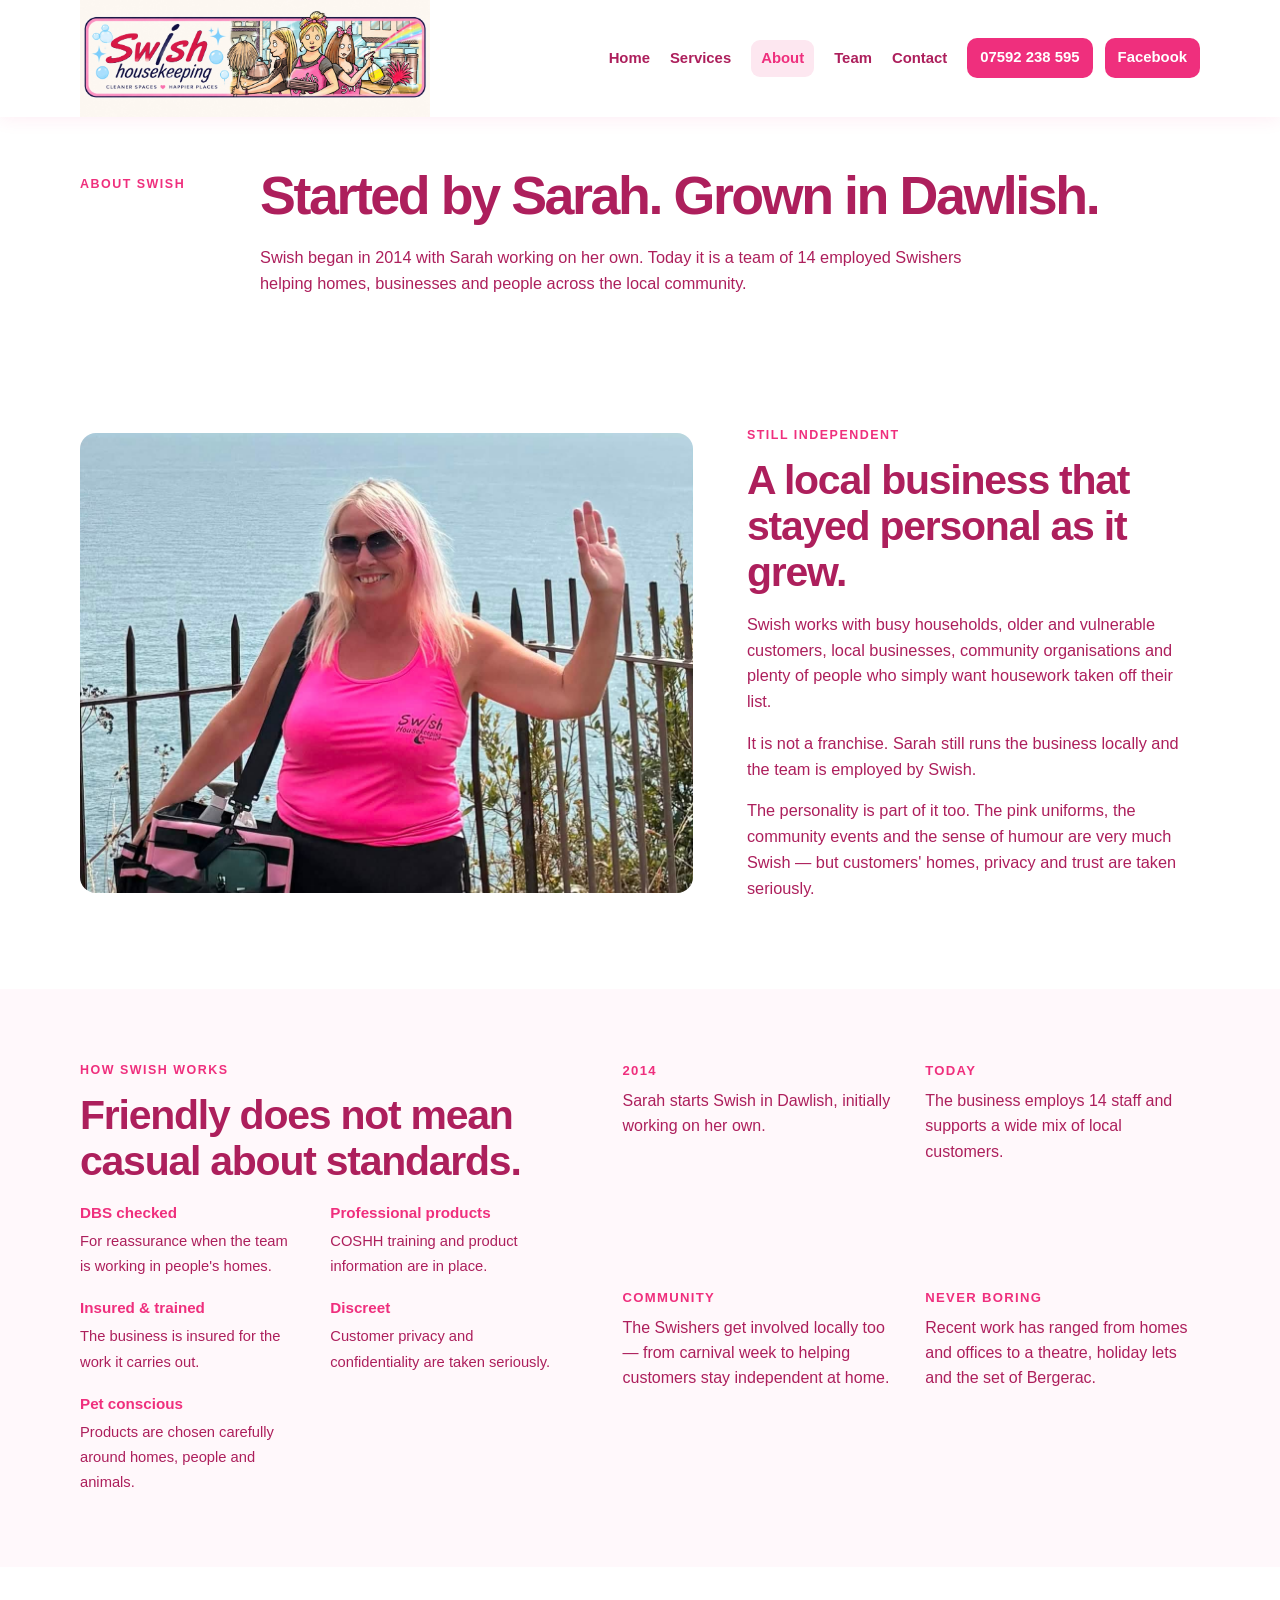
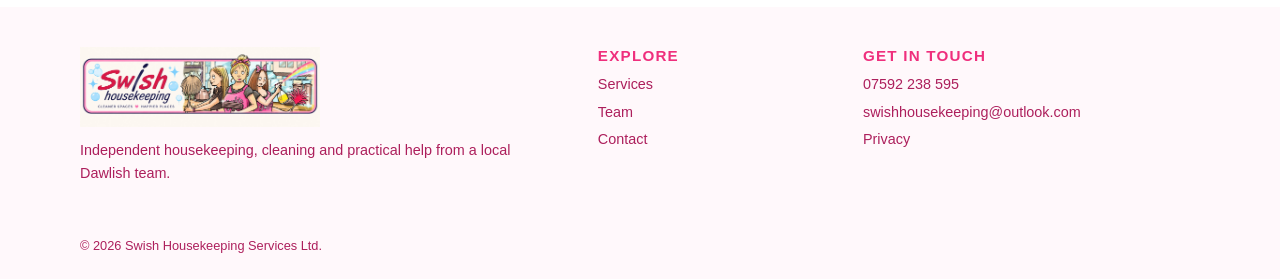
==== about.html @ d5656a4c "Add files via upload" ====
<!doctype html><html lang="en-GB"><head><meta charset="utf-8"><meta name="viewport" content="width=device-width,initial-scale=1"><title>About | Swish Housekeeping</title><meta name="description" content="The story behind Swish Housekeeping, an independent Dawlish business founded by Sarah in 2014."><link rel="stylesheet" href="assets/css/styles.css?v=22"></head><body><a class="skip-link" href="#main">Skip to main content</a><header class="site-header"><div class="container nav-wrap"><a class="brand-mark" href="index.html"><img src="assets/images/swish-header-logo.jpg" alt="Swish Housekeeping"></a><button class="nav-toggle" type="button" aria-controls="main-menu" aria-expanded="false">Menu</button><nav class="nav-links" id="main-menu"><a href="index.html">Home</a><a href="services.html">Services</a><a aria-current="page" href="about.html">About</a><a href="team.html">Team</a><a href="contact.html">Contact</a><a class="call" href="tel:07592238595">07592 238 595</a><a class="facebook-nav" href="https://www.facebook.com/profile.php?id=100063572981256" target="_blank" rel="noopener" aria-label="Swish Housekeeping on Facebook" title="Facebook">Facebook</a></nav></div></header><main id="main">
<section class="page-intro"><div class="container"><span class="eyebrow editable">About Swish</span><div><h1 class="editable">Started by Sarah. Grown in Dawlish.</h1><p class="editable">Swish began in 2014 with Sarah working on her own. Today it is a team of 14 employed Swishers helping homes, businesses and people across the local community.</p></div></div></section>
<section class="section"><div class="container about-story"><div><img src="assets/images/team-seafront.png" alt="Sarah from Swish Housekeeping by the seafront"></div><div class="about-copy"><span class="eyebrow editable">Still independent</span><h2 class="editable">A local business that stayed personal as it grew.</h2><p class="editable">Swish works with busy households, older and vulnerable customers, local businesses, community organisations and plenty of people who simply want housework taken off their list.</p><p class="editable">It is not a franchise. Sarah still runs the business locally and the team is employed by Swish.</p><p class="editable">The personality is part of it too. The pink uniforms, the community events and the sense of humour are very much Swish — but customers' homes, privacy and trust are taken seriously.</p></div></div></section>
<section class="section soft"><div class="container standards-wrap"><div><span class="eyebrow editable">How Swish works</span><h2 class="editable">Friendly does not mean casual about standards.</h2><div class="standards-list"><div class="standard"><strong class="editable">DBS checked</strong><span class="editable">For reassurance when the team is working in people's homes.</span></div><div class="standard"><strong class="editable">Professional products</strong><span class="editable">COSHH training and product information are in place.</span></div><div class="standard"><strong class="editable">Insured & trained</strong><span class="editable">The business is insured for the work it carries out.</span></div><div class="standard"><strong class="editable">Discreet</strong><span class="editable">Customer privacy and confidentiality are taken seriously.</span></div><div class="standard"><strong class="editable">Pet conscious</strong><span class="editable">Products are chosen carefully around homes, people and animals.</span></div></div></div><div class="story-notes"><div class="story-note"><strong>2014</strong><p class="editable">Sarah starts Swish in Dawlish, initially working on her own.</p></div><div class="story-note"><strong>Today</strong><p class="editable">The business employs 14 staff and supports a wide mix of local customers.</p></div><div class="story-note"><strong>Community</strong><p class="editable">The Swishers get involved locally too — from carnival week to helping customers stay independent at home.</p></div><div class="story-note"><strong>Never boring</strong><p class="editable">Recent work has ranged from homes and offices to a theatre, holiday lets and the set of Bergerac.</p></div></div></div></section>
</main><footer class="footer"><div class="container"><div class="footer-grid"><div><img class="footer-logo" src="assets/images/swish-header-logo.jpg" alt="Swish Housekeeping"><p>Independent housekeeping, cleaning and practical help from a local Dawlish team.</p></div><div><h2>Explore</h2><a href="services.html">Services</a><a href="team.html">Team</a><a href="contact.html">Contact</a></div><div><h2>Get in touch</h2><a href="tel:07592238595">07592 238 595</a><a href="mailto:swishhousekeeping@outlook.com">swishhousekeeping@outlook.com</a><a href="privacy.html">Privacy</a></div></div><div class="subfooter">© <span class="year"></span> Swish Housekeeping Services Ltd.</div></div></footer><script src="assets/js/main.js"></script></body></html>
---- assets/css/styles.css ----
:root{
  --pink:#ef2f7d;
  --pink-deep:#ad1f5c;
  --pink-soft:#fde7f0;
  --pink-wash:#fff8fb;
  --white:#fff;
}
*{box-sizing:border-box}
html{scroll-behavior:smooth}
body{margin:0;background:#fff;color:var(--pink-deep);font-family:Arial,Helvetica,sans-serif;font-size:16px;line-height:1.58}
img{display:block;max-width:100%}
a{color:inherit}
button,input,select,textarea{font:inherit}
.container{width:min(1120px,calc(100% - 36px));margin:auto}
.skip-link{position:absolute;left:-9999px;top:0;background:#fff;color:var(--pink-deep);padding:.7rem 1rem;z-index:999}.skip-link:focus{left:1rem;top:1rem}

/* Header — deliberately simple and local rather than app-like */
.site-header{background:#fff;border-bottom:3px solid var(--pink)}
.nav-wrap{min-height:96px;display:flex;align-items:center;gap:34px}
.brand-mark{width:350px;max-width:36vw;flex:none}
.brand-mark img{width:100%;height:auto}
.nav-toggle{display:none;margin-left:auto;background:#fff;color:var(--pink-deep);border:2px solid var(--pink);padding:8px 11px;font-weight:700}
.nav-links{margin-left:auto;display:flex;align-items:center;gap:20px}
.nav-links a{font-size:.93rem;font-weight:700;text-decoration:none;padding:7px 0;position:relative}
.nav-links a:not(.call)::after{content:"";position:absolute;left:0;right:100%;bottom:0;height:2px;background:var(--pink);transition:right .18s ease}
.nav-links a:hover::after,.nav-links a[aria-current="page"]::after{right:0}
.nav-links .call{border-left:2px solid var(--pink);padding-left:20px;color:var(--pink)}

/* Shared type */
h1,h2,h3,p{margin-top:0}
h1,h2,h3{line-height:1.12;color:var(--pink-deep)}
h1{font-size:clamp(2.45rem,5vw,5.4rem);letter-spacing:-.045em;margin-bottom:20px}
h2{font-size:clamp(1.8rem,3.2vw,3.2rem);letter-spacing:-.03em;margin-bottom:16px}
h3{font-size:1.08rem;margin-bottom:6px}
p{margin-bottom:1rem}
.eyebrow{display:block;color:var(--pink);font-size:.78rem;font-weight:800;letter-spacing:.12em;text-transform:uppercase;margin-bottom:12px}
.text-link{display:inline-block;color:var(--pink);font-weight:800;text-decoration:none;border-bottom:2px solid var(--pink);padding-bottom:2px}
.text-link:hover{color:var(--pink-deep);border-color:var(--pink-deep)}
.button{display:inline-block;background:var(--pink);color:#fff;text-decoration:none;border:2px solid var(--pink);padding:11px 18px;font-weight:800;border-radius:0;box-shadow:none;cursor:pointer}
.button:hover{background:var(--pink-deep);border-color:var(--pink-deep)}
.button.alt{background:#fff;color:var(--pink);border-color:var(--pink)}
.actions{display:flex;flex-wrap:wrap;gap:12px;margin-top:22px}
.section{padding:72px 0}
.section.soft{background:var(--pink-wash)}
.section-rule{border-top:3px solid var(--pink)}

/* Homepage */
.hero{padding:68px 0 58px}
.hero-grid{display:grid;grid-template-columns:minmax(0,1.05fr) minmax(380px,.95fr);gap:62px;align-items:center}
.hero-copy{max-width:650px;font-size:1.05rem}
.hero-photo-wrap{position:relative;padding:0 0 28px 30px}
.hero-photo-wrap::before{content:"";position:absolute;left:0;bottom:0;width:76%;height:72%;background:var(--pink-soft);z-index:0}
.hero-photo{position:relative;z-index:1;width:100%;aspect-ratio:4/5;object-fit:cover;object-position:center 30%}
.hero-note{position:absolute;right:-14px;bottom:2px;z-index:2;background:#fff;color:var(--pink);border-bottom:4px solid var(--pink);padding:12px 14px;font-size:.83rem;font-weight:800;max-width:210px;transform:rotate(-1deg)}

.intro-line{padding:22px 0;border-top:1px solid var(--pink-soft);border-bottom:1px solid var(--pink-soft)}
.intro-line-inner{display:flex;gap:28px;justify-content:space-between;align-items:center}
.intro-line strong{font-size:1.05rem;color:var(--pink)}
.intro-line span{font-size:.9rem}

.home-services{display:grid;grid-template-columns:.78fr 1.22fr;gap:72px;align-items:start}
.home-services-list{border-top:3px solid var(--pink)}
.home-service{display:grid;grid-template-columns:150px 1fr;gap:18px;padding:18px 0;border-bottom:1px solid var(--pink-soft)}
.home-service h3{color:var(--pink);font-size:1rem}
.home-service p{margin:0;font-size:.95rem}

.personality-band{padding:0 0 72px}
.personality-grid{display:grid;grid-template-columns:1.15fr .85fr;gap:22px;align-items:stretch}
.personality-main img{width:100%;height:100%;min-height:520px;object-fit:cover;object-position:center 28%}
.personality-copy{background:var(--pink);color:#fff;padding:44px;display:flex;flex-direction:column;justify-content:center}
.personality-copy h2,.personality-copy p,.personality-copy .eyebrow{color:#fff}
.personality-copy .text-link{color:#fff;border-color:#fff;align-self:flex-start}

.recent-wrap{display:grid;grid-template-columns:1fr 1.4fr;gap:64px}
.recent-list{border-top:3px solid var(--pink)}
.recent-item{display:grid;grid-template-columns:105px 1fr;gap:20px;padding:20px 0;border-bottom:1px solid var(--pink-soft)}
.recent-item time{font-size:.75rem;text-transform:uppercase;letter-spacing:.08em;color:var(--pink);font-weight:800}
.recent-item p{margin:0;font-size:.94rem}

.video-feature{display:grid;grid-template-columns:1fr 1fr;gap:54px;align-items:center}
.video-frame{max-width:360px;margin-left:auto}
.video-frame iframe{display:block;width:100%;aspect-ratio:9/16;border:0}

.home-photos{display:grid;grid-template-columns:1.2fr .8fr .8fr;gap:12px;align-items:stretch}
.home-photos figure{margin:0;overflow:hidden}
.home-photos img{width:100%;height:360px;object-fit:cover;object-position:center 24%}
.home-photos figure:first-child img{height:100%;min-height:360px}
.home-photos-copy{margin-top:22px;display:flex;justify-content:space-between;align-items:center;gap:24px}
.home-photos-copy p{margin:0;max-width:640px}

.home-contact{padding:62px 0;border-top:3px solid var(--pink)}
.home-contact-inner{display:grid;grid-template-columns:1fr auto;gap:40px;align-items:end}
.home-contact h2{max-width:760px;margin-bottom:8px}
.home-contact-links{display:flex;flex-direction:column;gap:4px;text-align:right;font-weight:800}
.home-contact-links a{text-decoration:none;color:var(--pink)}

/* Inner pages: editorial, not boxed */
.page-intro{padding:66px 0 34px}
.page-intro .container{display:grid;grid-template-columns:190px 1fr;gap:48px}
.page-intro .eyebrow{margin-top:10px}
.page-intro h1{font-size:clamp(2.6rem,5vw,5rem);max-width:900px}
.page-intro p{font-size:1.02rem;max-width:720px}

.services-layout{display:grid;grid-template-columns:1fr 1fr;gap:70px}
.service-group{border-top:3px solid var(--pink);padding-top:16px}
.service-row{display:grid;grid-template-columns:165px 1fr;gap:18px;padding:18px 0;border-bottom:1px solid var(--pink-soft)}
.service-row h3{font-size:1rem;color:var(--pink)}
.service-row p{margin:0;font-size:.94rem}
.companion-story{display:grid;grid-template-columns:.9fr 1.1fr;gap:60px;align-items:center}
.companion-story img{width:100%;height:520px;object-fit:cover;object-position:center 24%}
.companion-copy{border-left:4px solid var(--pink);padding-left:26px}
.companion-copy ul{padding-left:1.1rem;margin-bottom:0}
.companion-copy li{margin:.45rem 0}

.about-story{display:grid;grid-template-columns:1.15fr .85fr;gap:68px;align-items:start}
.about-story img{width:100%;height:560px;object-fit:cover;object-position:center 25%}
.about-copy{padding-top:18px}
.about-copy p{font-size:1.02rem}
.standards-wrap{display:grid;grid-template-columns:.9fr 1.1fr;gap:70px}
.standards-list{border-top:3px solid var(--pink)}
.standard{padding:15px 0;border-bottom:1px solid var(--pink-soft)}
.standard strong{display:block;color:var(--pink);font-size:.95rem;margin-bottom:3px}
.standard span{font-size:.92rem}
.story-notes{display:grid;gap:28px}
.story-note{border-left:4px solid var(--pink);padding-left:20px}
.story-note strong{display:block;color:var(--pink);font-size:.78rem;text-transform:uppercase;letter-spacing:.1em;margin-bottom:6px}

.team-lead{display:grid;grid-template-columns:1fr .72fr;gap:70px;align-items:end;padding-bottom:36px}
.team-lead-photo img{width:100%;height:430px;object-fit:cover;object-position:center 20%}
.team-grid{display:grid;grid-template-columns:repeat(3,minmax(0,1fr));gap:34px 24px}
.team-person{margin:0}
.team-person img{width:100%;aspect-ratio:4/5;object-fit:cover;object-position:center 18%}
.team-person figcaption{padding-top:9px;font-size:.96rem;font-weight:800;color:var(--pink)}
.team-person:nth-child(3n+2){padding-top:36px}
.team-join{display:grid;grid-template-columns:1fr 1fr;gap:54px;align-items:center;border-top:3px solid var(--pink);padding-top:30px}
.team-join img{width:100%;height:400px;object-fit:cover;object-position:center 24%}

.contact-main{display:grid;grid-template-columns:.85fr 1.15fr;gap:80px;align-items:start}
.contact-details{border-top:3px solid var(--pink);padding-top:18px}
.contact-details h2{font-size:1.35rem;margin-bottom:5px}
.contact-details a{display:block;color:var(--pink);font-weight:800;text-decoration:none;font-size:1.05rem;margin-bottom:20px}
.contact-details p{font-size:.94rem}
.form-wrap{border-left:4px solid var(--pink);padding-left:30px}
.form{display:grid;gap:14px}.form label{display:grid;gap:6px;font-weight:700;font-size:.9rem}.form input,.form select,.form textarea{width:100%;border:0;border-bottom:2px solid var(--pink-soft);padding:11px 2px;color:var(--pink-deep);background:#fff;border-radius:0}.form input:focus,.form select:focus,.form textarea:focus{outline:none;border-color:var(--pink)}.form textarea{min-height:130px;resize:vertical}.form-note{font-size:.82rem}

.legal{max-width:820px}.legal h2{font-size:1.5rem;margin-top:28px}

/* Footer */
.footer{border-top:3px solid var(--pink);padding:40px 0 22px;margin-top:40px;background:#fff}
.footer-grid{display:grid;grid-template-columns:1.4fr .65fr 1fr;gap:46px}
.footer-logo{width:240px;margin-bottom:12px}
.footer p,.footer a{font-size:.9rem}.footer a{display:block;text-decoration:none;margin:5px 0}.footer h2{font-size:.95rem;color:var(--pink);margin-bottom:9px;text-transform:uppercase;letter-spacing:.08em}.subfooter{margin-top:28px;padding-top:16px;border-top:1px solid var(--pink-soft);font-size:.8rem}

@media(max-width:900px){
  .nav-wrap{min-height:82px}.brand-mark{width:270px;max-width:58vw}.nav-toggle{display:block}.nav-links{display:none;position:absolute;top:82px;left:18px;right:18px;background:#fff;border:2px solid var(--pink);padding:12px;flex-direction:column;align-items:stretch;gap:0;z-index:30}.nav-links.open{display:flex}.nav-links a{padding:10px;text-align:center}.nav-links .call{border-left:0;border-top:1px solid var(--pink-soft);padding-left:10px}
  .hero-grid,.home-services,.personality-grid,.recent-wrap,.video-feature,.services-layout,.companion-story,.about-story,.standards-wrap,.team-lead,.team-join,.contact-main{grid-template-columns:1fr}
  .hero-grid{gap:42px}.hero-photo-wrap{max-width:650px}.page-intro .container{grid-template-columns:1fr;gap:8px}.page-intro .eyebrow{margin-top:0}.home-photos{grid-template-columns:1fr 1fr}.home-photos figure:first-child{grid-column:span 2}.video-frame{margin:0;max-width:420px}.team-grid{grid-template-columns:repeat(2,minmax(0,1fr))}.team-person:nth-child(3n+2){padding-top:0}.team-person:nth-child(even){padding-top:28px}.footer-grid{grid-template-columns:1fr 1fr}.footer-grid>div:first-child{grid-column:span 2}.home-contact-inner{grid-template-columns:1fr}.home-contact-links{text-align:left}
}
@media(max-width:620px){
  body{font-size:15px}.container{width:min(100% - 24px,1120px)}.brand-mark{width:220px}.section{padding:52px 0}.hero{padding:46px 0 40px}.hero-grid{grid-template-columns:1fr;gap:32px}.hero-photo-wrap{padding-left:18px;padding-bottom:18px}.hero-note{right:-2px}.intro-line-inner{align-items:flex-start;flex-direction:column;gap:8px}.home-service,.service-row{grid-template-columns:1fr;gap:5px}.personality-copy{padding:30px}.recent-item{grid-template-columns:1fr;gap:5px}.home-photos{grid-template-columns:1fr}.home-photos figure:first-child{grid-column:auto}.home-photos img,.home-photos figure:first-child img{height:auto;min-height:0}.home-photos-copy{align-items:flex-start;flex-direction:column}.companion-story img,.about-story img,.team-lead-photo img,.team-join img{height:auto}.team-grid{grid-template-columns:1fr 1fr;gap:26px 12px}.team-person:nth-child(even){padding-top:18px}.contact-main{gap:48px}.form-wrap{padding-left:18px}.footer-grid{grid-template-columns:1fr}.footer-grid>div:first-child{grid-column:auto}
}


/* v12 polish — softer, friendlier and less line-heavy */
.text-link{
  display:inline-flex;
  align-items:center;
  justify-content:center;
  gap:7px;
  color:var(--pink);
  background:#fff;
  border:2px solid var(--pink);
  border-radius:10px;
  padding:9px 15px;
  font-weight:800;
  text-decoration:none;
}
.text-link:hover{background:var(--pink);color:#fff;border-color:var(--pink)}
.button{border-radius:10px;padding:11px 18px}
.button.alt{background:#fff;color:var(--pink);border-color:var(--pink)}
.actions{align-items:center}

/* Keep the header light and friendly rather than ruled */
.site-header{border-bottom:0;box-shadow:0 3px 16px rgba(239,47,125,.08)}
.nav-links a:not(.call)::after{display:none}
.nav-links a[aria-current="page"]{color:var(--pink);background:var(--pink-soft);border-radius:9px;padding:7px 10px}
.nav-links .call{border-left:0;background:var(--pink);color:#fff;padding:9px 13px;border-radius:10px}

/* Homepage */
.hero-photo-wrap{padding:0;background:transparent}
.hero-photo-wrap::before{display:none}
.hero-photo{border-radius:18px;aspect-ratio:4/5;object-position:center 28%}
.hero-note{display:none}
.intro-line{border:0;background:var(--pink-wash);padding:18px 0}
.intro-line-inner{gap:18px}
.home-services-list{border-top:0}
.home-service{border-bottom:0;padding:12px 0}
.home-service + .home-service{margin-top:4px}
.personality-main img{border-radius:16px}
.personality-copy{border-radius:16px}
.recent-list{border-top:0}
.recent-item{border-bottom:0;padding:14px 0}
.recent-item + .recent-item{margin-top:4px}
.home-contact{border-top:0;background:var(--pink-wash)}
.footer{border-top:0;background:var(--pink-wash)}
.subfooter{border-top:0;padding-top:8px}

/* Inner page intros: tighter and less formal */
.page-intro{padding:48px 0 24px}
.page-intro .container{grid-template-columns:150px 1fr;gap:30px}
.page-intro h1{font-size:clamp(2.25rem,4.2vw,4.1rem)}

/* Services: use breathing room and small pink markers instead of rules */
.services-layout{gap:54px}
.service-group{border-top:0;padding-top:0}
.service-group>.eyebrow{margin-bottom:20px}
.service-row{position:relative;display:block;border:0;padding:0 0 0 18px;margin:0 0 26px}
.service-row::before{content:"";position:absolute;left:0;top:.42rem;width:8px;height:8px;border-radius:50%;background:var(--pink)}
.service-row h3{font-size:1.02rem;margin-bottom:5px}
.service-row p{font-size:.95rem;max-width:520px}
.companion-copy{border-left:0;background:var(--pink-wash);padding:28px;border-radius:14px}
.companion-story img{border-radius:14px}

/* About: face-safe image and softer standards layout */
.about-story{align-items:center;gap:54px}
.about-story img{height:auto;aspect-ratio:4/3;object-fit:cover;object-position:center 12%;border-radius:16px}
.standards-list{border-top:0;display:grid;grid-template-columns:1fr 1fr;gap:18px 28px}
.standard{border-bottom:0;padding:0}
.story-notes{grid-template-columns:1fr 1fr;gap:20px 28px}
.story-note{border-left:0;padding-left:0}
.story-note strong{font-size:.82rem}

/* Team: compact, aligned and equal cards */
.team-section{padding-top:26px}
.team-grid{grid-template-columns:repeat(4,minmax(0,1fr));gap:22px 18px}
.team-person{margin:0;padding:0!important}
.team-person img{width:100%;aspect-ratio:4/5;object-fit:cover;object-position:center 12%;border-radius:12px;background:var(--pink-wash)}
.team-person figcaption{padding-top:7px;text-align:center;font-size:.95rem}
.team-join{border-top:0;background:var(--pink-wash);padding:28px;border-radius:16px}
.team-join img{border-radius:12px}

/* Contact: fewer rule lines */
.contact-details{border-top:0;padding-top:0}
.form-wrap{border-left:0;background:var(--pink-wash);padding:28px;border-radius:14px}
.form input,.form select,.form textarea{border:1.5px solid var(--pink-soft);border-radius:9px;padding:11px;background:#fff}
.form input:focus,.form select:focus,.form textarea:focus{border-color:var(--pink);outline:2px solid rgba(239,47,125,.08)}

@media(max-width:900px){
  .page-intro .container{grid-template-columns:1fr;gap:6px}
  .team-grid{grid-template-columns:repeat(3,minmax(0,1fr));gap:20px 14px}
  .standards-list{grid-template-columns:1fr 1fr}
  .story-notes{grid-template-columns:1fr 1fr}
  .nav-links a[aria-current="page"]{padding:10px}
}
@media(max-width:620px){
  .page-intro{padding:38px 0 18px}
  .team-grid{grid-template-columns:1fr 1fr;gap:18px 10px}
  .team-person img{aspect-ratio:4/5}
  .standards-list,.story-notes{grid-template-columns:1fr}
  .companion-copy,.form-wrap{padding:22px}
  .personality-copy{border-radius:12px}
}


/* v15 homepage composition — deliberately unlike the Exeter Tech Solutions layout */
.hero{padding:54px 0 64px;background:linear-gradient(90deg,var(--pink-wash) 0 38%,#fff 38% 100%)}
.hero-grid{grid-template-columns:minmax(330px,.88fr) minmax(0,1.12fr);gap:78px;align-items:center}
.hero-photo-wrap{max-width:470px;justify-self:start;position:relative}
.hero-photo-wrap::after{content:"";position:absolute;z-index:-1;left:-18px;bottom:-18px;width:88%;height:88%;background:var(--pink-soft);border-radius:22px}
.hero-photo{aspect-ratio:4/5;border-radius:16px;object-fit:cover;object-position:center 24%;box-shadow:0 14px 34px rgba(173,31,92,.11)}
.hero-copy-panel{max-width:560px;padding:18px 0 18px 6px}
.hero-copy-panel h1{font-size:clamp(2.55rem,4.5vw,4.9rem);max-width:9.5ch;margin-bottom:18px}
.hero-copy{max-width:520px;font-size:1.04rem}
.hero-copy-panel .actions{margin-top:26px}
.hero-copy-panel .button,.hero-copy-panel .text-link{border-radius:8px}

/* Keep the rest of the homepage from falling into a mirrored template rhythm */
.home-services{grid-template-columns:1fr 1.1fr;gap:88px}
.personality-grid{grid-template-columns:.92fr 1.08fr;gap:48px;align-items:center}
.personality-main{order:2}
.personality-copy{order:1;padding:18px 0;background:transparent}
.recent-wrap{grid-template-columns:.72fr 1.28fr;gap:86px}
.video-feature{grid-template-columns:1.12fr .88fr;gap:70px;align-items:center}
.home-contact-inner{grid-template-columns:1.2fr .8fr;gap:64px}

@media(max-width:900px){
  .hero{background:var(--pink-wash)}
  .hero-grid{grid-template-columns:1fr;gap:34px}
  .hero-photo-wrap{max-width:560px;justify-self:center}
  .hero-copy-panel{max-width:680px;padding:0}
  .hero-copy-panel h1{max-width:none}
  .personality-main,.personality-copy{order:initial}
}
@media(max-width:620px){
  .hero{padding:34px 0 46px}
  .hero-photo-wrap{max-width:100%}
  .hero-photo-wrap::after{left:-10px;bottom:-10px}
  .hero-copy-panel h1{font-size:clamp(2.2rem,12vw,3.35rem)}
}


/* v16 homepage spacing polish */
.hero-grid{grid-template-columns:minmax(300px,.82fr) minmax(0,1.18fr);gap:64px}
.hero-copy-panel{max-width:720px;padding:14px 0}
.hero-copy-panel h1{font-size:clamp(2.45rem,3.7vw,4.2rem);max-width:700px;line-height:1.02;margin-bottom:18px}
.hero-copy{max-width:680px}
.personality-band{padding:0 0 52px}
.personality-grid{grid-template-columns:.9fr 1.1fr;gap:42px;align-items:start}
.personality-main img{height:380px;min-height:0;object-fit:cover;object-position:center 28%;border-radius:14px}
.personality-copy{justify-content:flex-start;padding:8px 0 0}
.personality-copy .actions{margin-top:20px}
@media(max-width:900px){
  .hero-grid{grid-template-columns:1fr;gap:32px}
  .hero-copy-panel{max-width:760px}
  .hero-copy-panel h1{max-width:none}
  .personality-grid{grid-template-columns:1fr;gap:24px}
  .personality-main img{height:auto;aspect-ratio:16/10}
}


/* v17 — personality photo pair and proper contact form */
.personality-band{padding:58px 0 64px;background:#fff}
.personality-intro{max-width:760px;margin-bottom:30px}
.personality-intro h2{max-width:720px}
.personality-intro p{max-width:720px}
.personality-photo-pair{display:grid;grid-template-columns:1fr 1fr;gap:28px;align-items:start}
.personality-photo-pair figure{margin:0;background:var(--pink-wash);border-radius:16px;overflow:hidden}
.personality-photo-pair img{width:100%;height:auto;object-fit:contain;display:block;border-radius:16px}
.personality-actions{display:flex;gap:12px;flex-wrap:wrap;margin-top:24px}
.form-honeypot{position:absolute!important;left:-9999px!important;width:1px!important;height:1px!important;opacity:0!important}
.form .optional{font-weight:400;font-size:.88rem}
.form-status{margin:12px 0 0;font-weight:700;color:var(--pink-deep)}
.form button:disabled{opacity:.65;cursor:wait}
@media(max-width:760px){
  .personality-photo-pair{grid-template-columns:1fr;gap:18px}
  .personality-photo-pair figure{max-width:520px}
}

/* v18 — keep the personality photos together, balanced and completely visible */
.personality-photo-pair{
  display:grid;
  grid-template-columns:repeat(2,minmax(0,1fr));
  gap:22px;
  max-width:980px;
  margin-left:auto;
  margin-right:auto;
  align-items:stretch;
}
.personality-photo-pair figure{
  margin:0;
  aspect-ratio:3 / 4;
  min-width:0;
  overflow:hidden;
  border-radius:16px;
  background:var(--pink-wash);
}
.personality-photo-pair img{
  width:100%;
  height:100%;
  object-fit:contain;
  object-position:center;
  display:block;
  border-radius:0;
}
.personality-actions{
  max-width:980px;
  margin:20px auto 0;
}
@media(max-width:760px){
  .personality-photo-pair{grid-template-columns:1fr 1fr;gap:10px}
  .personality-photo-pair figure{aspect-ratio:3 / 4;border-radius:12px}
  .personality-actions{margin-top:16px}
}

/* v19 — mobile polish for the homepage contact block */
@media(max-width:620px){
  .home-contact{
    padding:42px 0 46px;
    background:var(--pink-wash);
  }
  .home-contact-inner{
    display:block;
  }
  .home-contact h2{
    font-size:clamp(1.75rem,8vw,2.3rem);
    line-height:1.08;
    margin:7px 0 10px;
    max-width:100%;
  }
  .home-contact p{
    margin:0 0 22px;
    max-width:34rem;
  }
  .home-contact-links{
    display:grid;
    grid-template-columns:1fr;
    gap:10px;
    width:100%;
    text-align:left;
  }
  .home-contact-links a{
    display:flex;
    align-items:center;
    justify-content:center;
    min-height:48px;
    width:100%;
    padding:11px 14px;
    border:2px solid var(--pink);
    border-radius:10px;
    background:#fff;
    color:var(--pink);
    font-size:.98rem;
    line-height:1.25;
    text-align:center;
    overflow-wrap:anywhere;
    word-break:break-word;
  }
  .home-contact-links a:last-child{
    background:var(--pink);
    color:#fff;
  }
}

/* Facebook link in main navigation */
.nav-links .facebook-nav{display:inline-flex;align-items:center;justify-content:center;padding:10px 16px;border-radius:10px;background:var(--pink);color:#fff;font:inherit;font-weight:800;line-height:1;text-decoration:none;white-space:nowrap}
.nav-links .facebook-nav::after{display:none!important}
.nav-links .facebook-nav:hover{transform:translateY(-1px);filter:brightness(.96);color:#fff}
@media(max-width:760px){.nav-links .facebook-nav{width:100%;min-height:42px;border-radius:10px;margin-top:4px;background:var(--pink);color:#fff;font-size:1rem}}

/* Keep the two header contact actions visually consistent */
.nav-links .call,
.nav-links .facebook-nav{
  display:inline-flex;
  align-items:center;
  justify-content:center;
  min-height:40px;
  padding:9px 13px;
  border:0;
  border-radius:10px;
  background:var(--pink);
  color:#fff;
  font-size:.93rem;
  font-weight:700;
  line-height:1.2;
  text-decoration:none;
  white-space:nowrap;
}
.nav-links .facebook-nav{margin-left:-8px}
.nav-links .call:hover,
.nav-links .facebook-nav:hover{color:#fff;filter:brightness(.96)}
@media(max-width:760px){
  .nav-links .call,
  .nav-links .facebook-nav{
    width:100%;
    min-height:42px;
    margin:4px 0 0;
    padding:10px 13px;
    font-size:.93rem;
  }
}
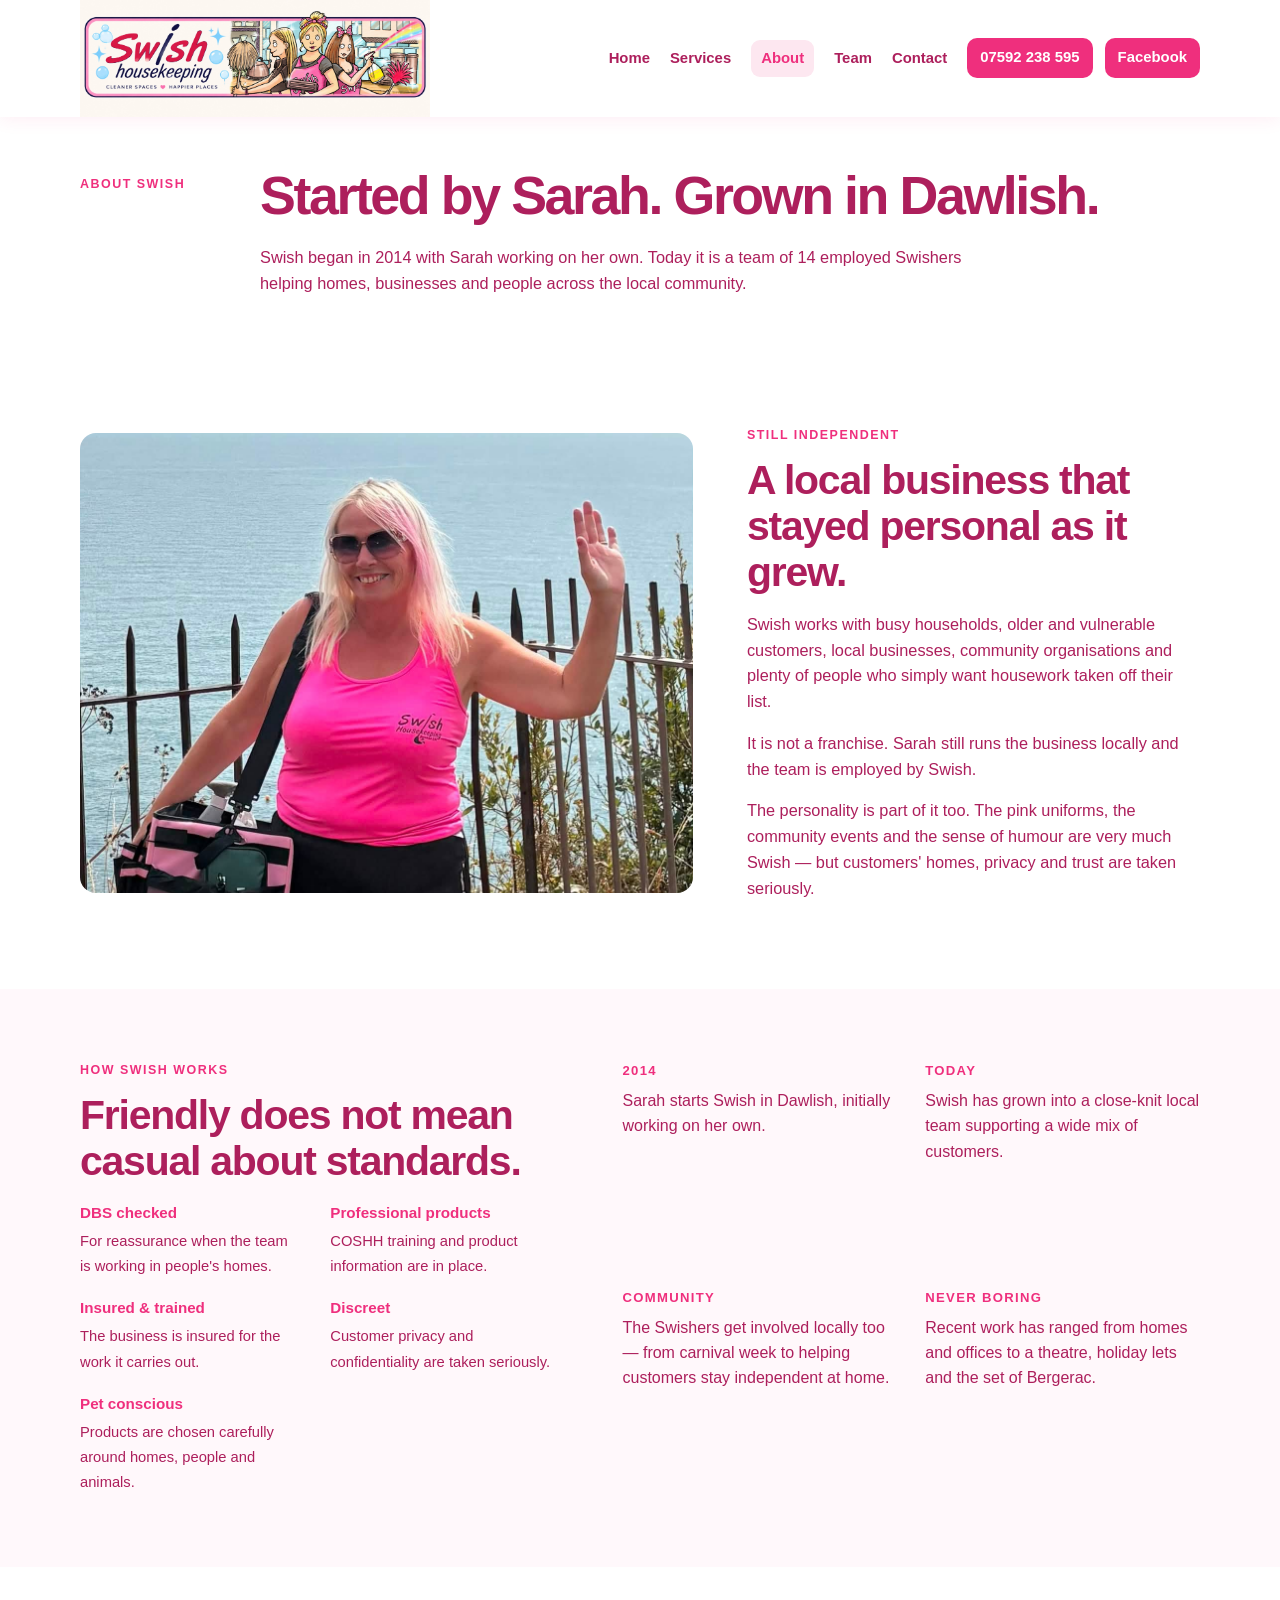
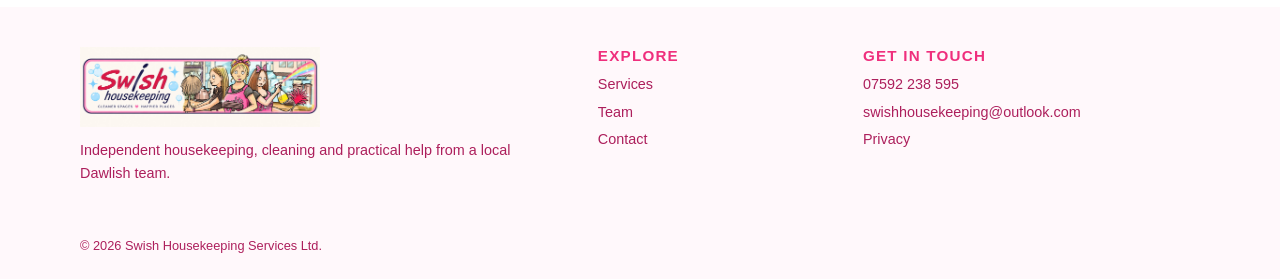
==== commit bc4a5a4d: "Add files via upload" ====
--- a/about.html
+++ b/about.html
@@ -1,5 +1,5 @@
-<!doctype html><html lang="en-GB"><head><meta charset="utf-8"><meta name="viewport" content="width=device-width,initial-scale=1"><title>About | Swish Housekeeping</title><meta name="description" content="The story behind Swish Housekeeping, an independent Dawlish business founded by Sarah in 2014."><link rel="stylesheet" href="assets/css/styles.css?v=22"></head><body><a class="skip-link" href="#main">Skip to main content</a><header class="site-header"><div class="container nav-wrap"><a class="brand-mark" href="index.html"><img src="assets/images/swish-header-logo.jpg" alt="Swish Housekeeping"></a><button class="nav-toggle" type="button" aria-controls="main-menu" aria-expanded="false">Menu</button><nav class="nav-links" id="main-menu"><a href="index.html">Home</a><a href="services.html">Services</a><a aria-current="page" href="about.html">About</a><a href="team.html">Team</a><a href="contact.html">Contact</a><a class="call" href="tel:07592238595">07592 238 595</a><a class="facebook-nav" href="https://www.facebook.com/profile.php?id=100063572981256" target="_blank" rel="noopener" aria-label="Swish Housekeeping on Facebook" title="Facebook">Facebook</a></nav></div></header><main id="main">
+<!doctype html><html lang="en-GB"><head><meta charset="utf-8"><meta name="viewport" content="width=device-width,initial-scale=1"><title>About | Swish Housekeeping</title><meta name="description" content="The story behind Swish Housekeeping, an independent Dawlish business founded by Sarah in 2014."><link rel="stylesheet" href="assets/css/styles.css?v=23"></head><body><a class="skip-link" href="#main">Skip to main content</a><header class="site-header"><div class="container nav-wrap"><a class="brand-mark" href="index.html"><img src="assets/images/swish-header-logo.jpg" alt="Swish Housekeeping"></a><button class="nav-toggle" type="button" aria-controls="main-menu" aria-expanded="false">Menu</button><nav class="nav-links" id="main-menu"><a href="index.html">Home</a><a href="services.html">Services</a><a aria-current="page" href="about.html">About</a><a href="team.html">Team</a><a href="contact.html">Contact</a><a class="call" href="tel:07592238595">07592 238 595</a><a class="facebook-nav" href="https://www.facebook.com/profile.php?id=100063572981256" target="_blank" rel="noopener" aria-label="Swish Housekeeping on Facebook" title="Facebook">Facebook</a></nav></div></header><main id="main">
 <section class="page-intro"><div class="container"><span class="eyebrow editable">About Swish</span><div><h1 class="editable">Started by Sarah. Grown in Dawlish.</h1><p class="editable">Swish began in 2014 with Sarah working on her own. Today it is a team of 14 employed Swishers helping homes, businesses and people across the local community.</p></div></div></section>
 <section class="section"><div class="container about-story"><div><img src="assets/images/team-seafront.png" alt="Sarah from Swish Housekeeping by the seafront"></div><div class="about-copy"><span class="eyebrow editable">Still independent</span><h2 class="editable">A local business that stayed personal as it grew.</h2><p class="editable">Swish works with busy households, older and vulnerable customers, local businesses, community organisations and plenty of people who simply want housework taken off their list.</p><p class="editable">It is not a franchise. Sarah still runs the business locally and the team is employed by Swish.</p><p class="editable">The personality is part of it too. The pink uniforms, the community events and the sense of humour are very much Swish — but customers' homes, privacy and trust are taken seriously.</p></div></div></section>
-<section class="section soft"><div class="container standards-wrap"><div><span class="eyebrow editable">How Swish works</span><h2 class="editable">Friendly does not mean casual about standards.</h2><div class="standards-list"><div class="standard"><strong class="editable">DBS checked</strong><span class="editable">For reassurance when the team is working in people's homes.</span></div><div class="standard"><strong class="editable">Professional products</strong><span class="editable">COSHH training and product information are in place.</span></div><div class="standard"><strong class="editable">Insured & trained</strong><span class="editable">The business is insured for the work it carries out.</span></div><div class="standard"><strong class="editable">Discreet</strong><span class="editable">Customer privacy and confidentiality are taken seriously.</span></div><div class="standard"><strong class="editable">Pet conscious</strong><span class="editable">Products are chosen carefully around homes, people and animals.</span></div></div></div><div class="story-notes"><div class="story-note"><strong>2014</strong><p class="editable">Sarah starts Swish in Dawlish, initially working on her own.</p></div><div class="story-note"><strong>Today</strong><p class="editable">The business employs 14 staff and supports a wide mix of local customers.</p></div><div class="story-note"><strong>Community</strong><p class="editable">The Swishers get involved locally too — from carnival week to helping customers stay independent at home.</p></div><div class="story-note"><strong>Never boring</strong><p class="editable">Recent work has ranged from homes and offices to a theatre, holiday lets and the set of Bergerac.</p></div></div></div></section>
+<section class="section soft"><div class="container standards-wrap"><div><span class="eyebrow editable">How Swish works</span><h2 class="editable">Friendly does not mean casual about standards.</h2><div class="standards-list"><div class="standard"><strong class="editable">DBS checked</strong><span class="editable">For reassurance when the team is working in people's homes.</span></div><div class="standard"><strong class="editable">Professional products</strong><span class="editable">COSHH training and product information are in place.</span></div><div class="standard"><strong class="editable">Insured & trained</strong><span class="editable">The business is insured for the work it carries out.</span></div><div class="standard"><strong class="editable">Discreet</strong><span class="editable">Customer privacy and confidentiality are taken seriously.</span></div><div class="standard"><strong class="editable">Pet conscious</strong><span class="editable">Products are chosen carefully around homes, people and animals.</span></div></div></div><div class="story-notes"><div class="story-note"><strong>2014</strong><p class="editable">Sarah starts Swish in Dawlish, initially working on her own.</p></div><div class="story-note"><strong>Today</strong><p class="editable">Swish has grown into a close-knit local team supporting a wide mix of customers.</p></div><div class="story-note"><strong>Community</strong><p class="editable">The Swishers get involved locally too — from carnival week to helping customers stay independent at home.</p></div><div class="story-note"><strong>Never boring</strong><p class="editable">Recent work has ranged from homes and offices to a theatre, holiday lets and the set of Bergerac.</p></div></div></div></section>
 </main><footer class="footer"><div class="container"><div class="footer-grid"><div><img class="footer-logo" src="assets/images/swish-header-logo.jpg" alt="Swish Housekeeping"><p>Independent housekeeping, cleaning and practical help from a local Dawlish team.</p></div><div><h2>Explore</h2><a href="services.html">Services</a><a href="team.html">Team</a><a href="contact.html">Contact</a></div><div><h2>Get in touch</h2><a href="tel:07592238595">07592 238 595</a><a href="mailto:swishhousekeeping@outlook.com">swishhousekeeping@outlook.com</a><a href="privacy.html">Privacy</a></div></div><div class="subfooter">© <span class="year"></span> Swish Housekeeping Services Ltd.</div></div></footer><script src="assets/js/main.js"></script></body></html>
--- a/assets/css/styles.css
+++ b/assets/css/styles.css
@@ -458,3 +458,6 @@
     font-size:.93rem;
   }
 }
+
+/* Team photo placeholder for new starters awaiting a photo */
+.team-photo-placeholder{width:100%;aspect-ratio:4/5;border-radius:12px;background:var(--pink-wash);display:flex;align-items:center;justify-content:center;text-align:center;padding:20px;color:var(--pink);font-weight:700;font-size:.9rem}
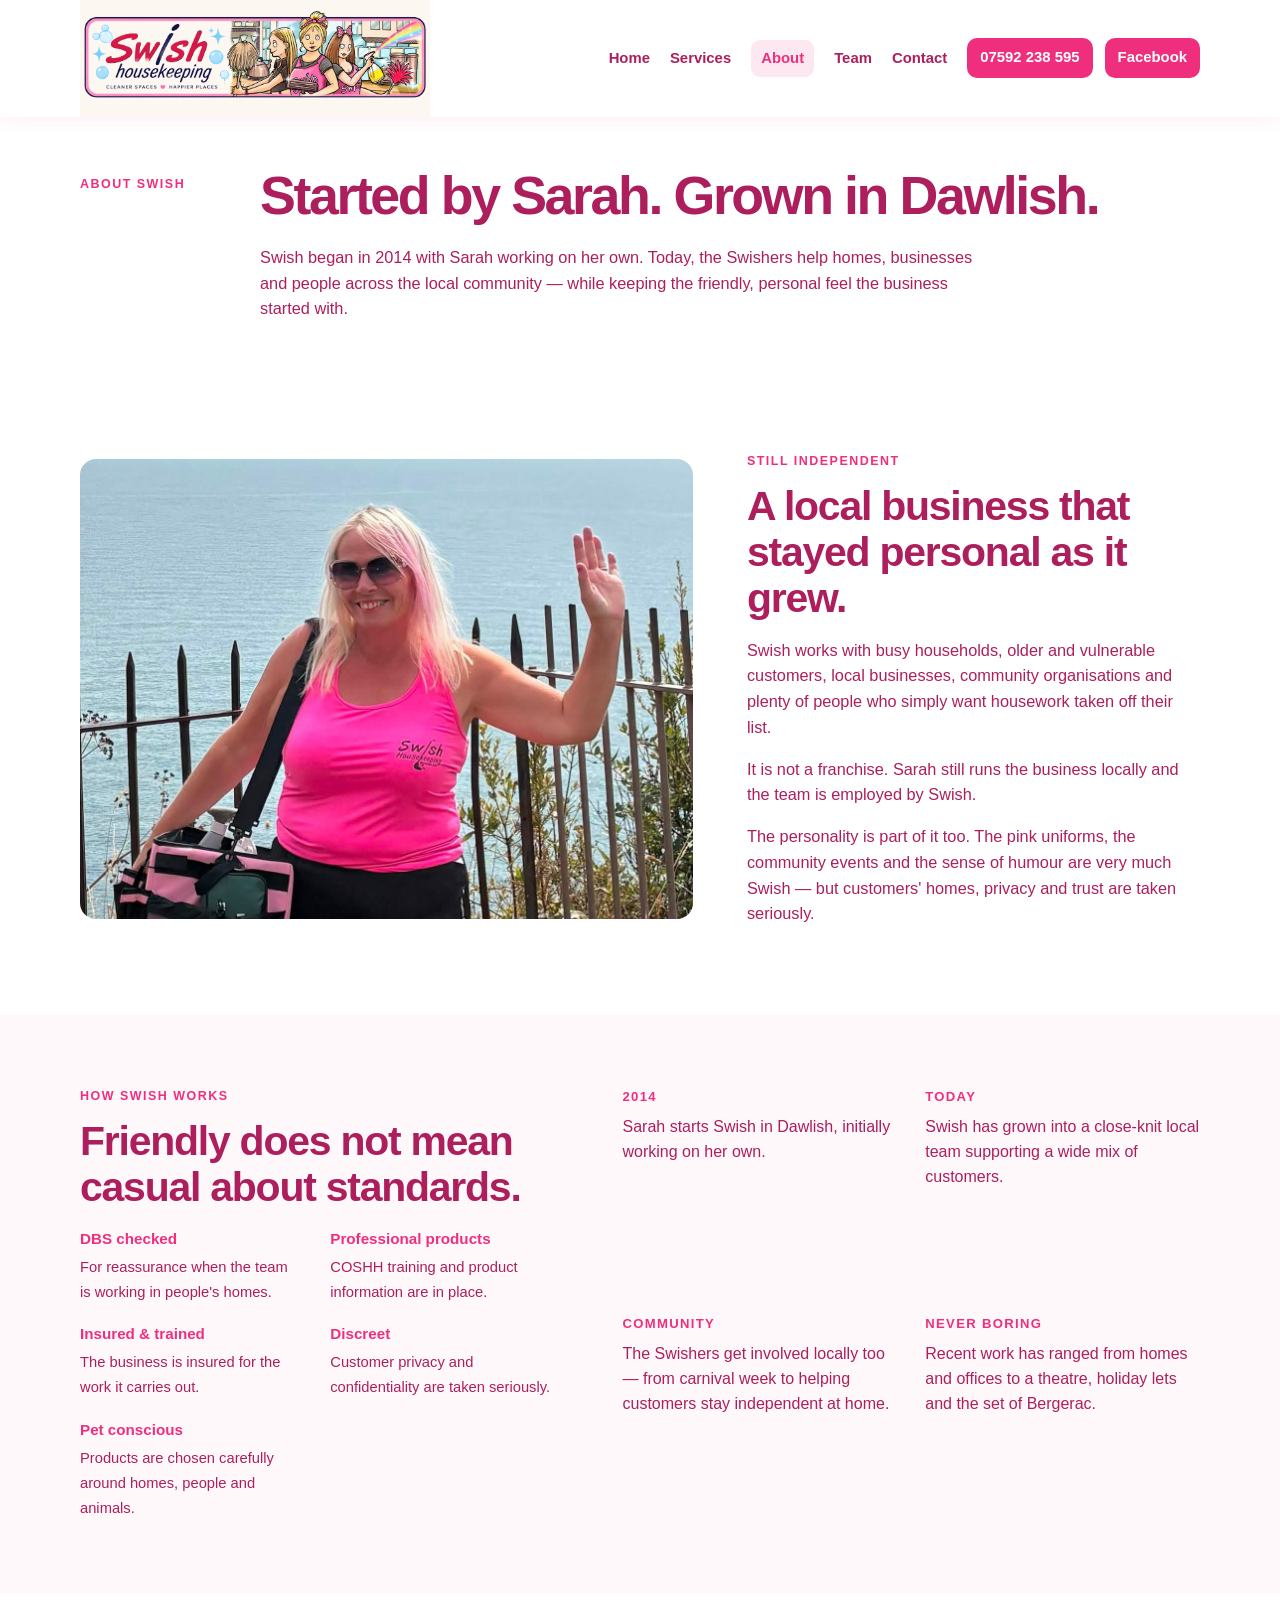
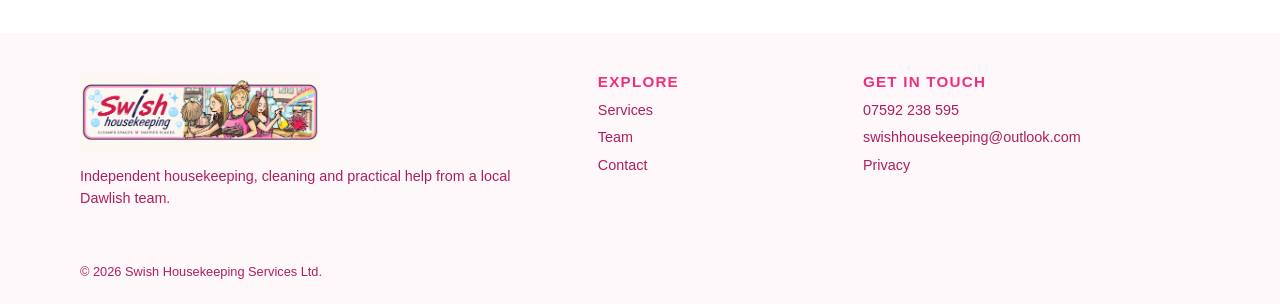
==== commit 67a7d4e0: "Add files via upload" ====
--- a/about.html
+++ b/about.html
@@ -1,5 +1,5 @@
-<!doctype html><html lang="en-GB"><head><meta charset="utf-8"><meta name="viewport" content="width=device-width,initial-scale=1"><title>About | Swish Housekeeping</title><meta name="description" content="The story behind Swish Housekeeping, an independent Dawlish business founded by Sarah in 2014."><link rel="stylesheet" href="assets/css/styles.css?v=23"></head><body><a class="skip-link" href="#main">Skip to main content</a><header class="site-header"><div class="container nav-wrap"><a class="brand-mark" href="index.html"><img src="assets/images/swish-header-logo.jpg" alt="Swish Housekeeping"></a><button class="nav-toggle" type="button" aria-controls="main-menu" aria-expanded="false">Menu</button><nav class="nav-links" id="main-menu"><a href="index.html">Home</a><a href="services.html">Services</a><a aria-current="page" href="about.html">About</a><a href="team.html">Team</a><a href="contact.html">Contact</a><a class="call" href="tel:07592238595">07592 238 595</a><a class="facebook-nav" href="https://www.facebook.com/profile.php?id=100063572981256" target="_blank" rel="noopener" aria-label="Swish Housekeeping on Facebook" title="Facebook">Facebook</a></nav></div></header><main id="main">
-<section class="page-intro"><div class="container"><span class="eyebrow editable">About Swish</span><div><h1 class="editable">Started by Sarah. Grown in Dawlish.</h1><p class="editable">Swish began in 2014 with Sarah working on her own. Today it is a team of 14 employed Swishers helping homes, businesses and people across the local community.</p></div></div></section>
+<!doctype html><html lang="en-GB"><head><meta charset="utf-8"><meta name="viewport" content="width=device-width,initial-scale=1"><title>About | Swish Housekeeping</title><meta name="description" content="The story behind Swish Housekeeping, an independent Dawlish business founded by Sarah in 2014."><link rel="stylesheet" href="assets/css/styles.css?v=24"></head><body><a class="skip-link" href="#main">Skip to main content</a><header class="site-header"><div class="container nav-wrap"><a class="brand-mark" href="index.html"><img src="assets/images/swish-header-logo.jpg" alt="Swish Housekeeping"></a><button class="nav-toggle" type="button" aria-controls="main-menu" aria-expanded="false">Menu</button><nav class="nav-links" id="main-menu"><a href="index.html">Home</a><a href="services.html">Services</a><a aria-current="page" href="about.html">About</a><a href="team.html">Team</a><a href="contact.html">Contact</a><a class="call" href="tel:07592238595">07592 238 595</a><a class="facebook-nav" href="https://www.facebook.com/profile.php?id=100063572981256" target="_blank" rel="noopener" aria-label="Swish Housekeeping on Facebook" title="Facebook">Facebook</a></nav></div></header><main id="main">
+<section class="page-intro"><div class="container"><span class="eyebrow editable">About Swish</span><div><h1 class="editable">Started by Sarah. Grown in Dawlish.</h1><p class="editable">Swish began in 2014 with Sarah working on her own. Today, the Swishers help homes, businesses and people across the local community — while keeping the friendly, personal feel the business started with.</p></div></div></section>
 <section class="section"><div class="container about-story"><div><img src="assets/images/team-seafront.png" alt="Sarah from Swish Housekeeping by the seafront"></div><div class="about-copy"><span class="eyebrow editable">Still independent</span><h2 class="editable">A local business that stayed personal as it grew.</h2><p class="editable">Swish works with busy households, older and vulnerable customers, local businesses, community organisations and plenty of people who simply want housework taken off their list.</p><p class="editable">It is not a franchise. Sarah still runs the business locally and the team is employed by Swish.</p><p class="editable">The personality is part of it too. The pink uniforms, the community events and the sense of humour are very much Swish — but customers' homes, privacy and trust are taken seriously.</p></div></div></section>
 <section class="section soft"><div class="container standards-wrap"><div><span class="eyebrow editable">How Swish works</span><h2 class="editable">Friendly does not mean casual about standards.</h2><div class="standards-list"><div class="standard"><strong class="editable">DBS checked</strong><span class="editable">For reassurance when the team is working in people's homes.</span></div><div class="standard"><strong class="editable">Professional products</strong><span class="editable">COSHH training and product information are in place.</span></div><div class="standard"><strong class="editable">Insured & trained</strong><span class="editable">The business is insured for the work it carries out.</span></div><div class="standard"><strong class="editable">Discreet</strong><span class="editable">Customer privacy and confidentiality are taken seriously.</span></div><div class="standard"><strong class="editable">Pet conscious</strong><span class="editable">Products are chosen carefully around homes, people and animals.</span></div></div></div><div class="story-notes"><div class="story-note"><strong>2014</strong><p class="editable">Sarah starts Swish in Dawlish, initially working on her own.</p></div><div class="story-note"><strong>Today</strong><p class="editable">Swish has grown into a close-knit local team supporting a wide mix of customers.</p></div><div class="story-note"><strong>Community</strong><p class="editable">The Swishers get involved locally too — from carnival week to helping customers stay independent at home.</p></div><div class="story-note"><strong>Never boring</strong><p class="editable">Recent work has ranged from homes and offices to a theatre, holiday lets and the set of Bergerac.</p></div></div></div></section>
 </main><footer class="footer"><div class="container"><div class="footer-grid"><div><img class="footer-logo" src="assets/images/swish-header-logo.jpg" alt="Swish Housekeeping"><p>Independent housekeeping, cleaning and practical help from a local Dawlish team.</p></div><div><h2>Explore</h2><a href="services.html">Services</a><a href="team.html">Team</a><a href="contact.html">Contact</a></div><div><h2>Get in touch</h2><a href="tel:07592238595">07592 238 595</a><a href="mailto:swishhousekeeping@outlook.com">swishhousekeeping@outlook.com</a><a href="privacy.html">Privacy</a></div></div><div class="subfooter">© <span class="year"></span> Swish Housekeeping Services Ltd.</div></div></footer><script src="assets/js/main.js"></script></body></html>
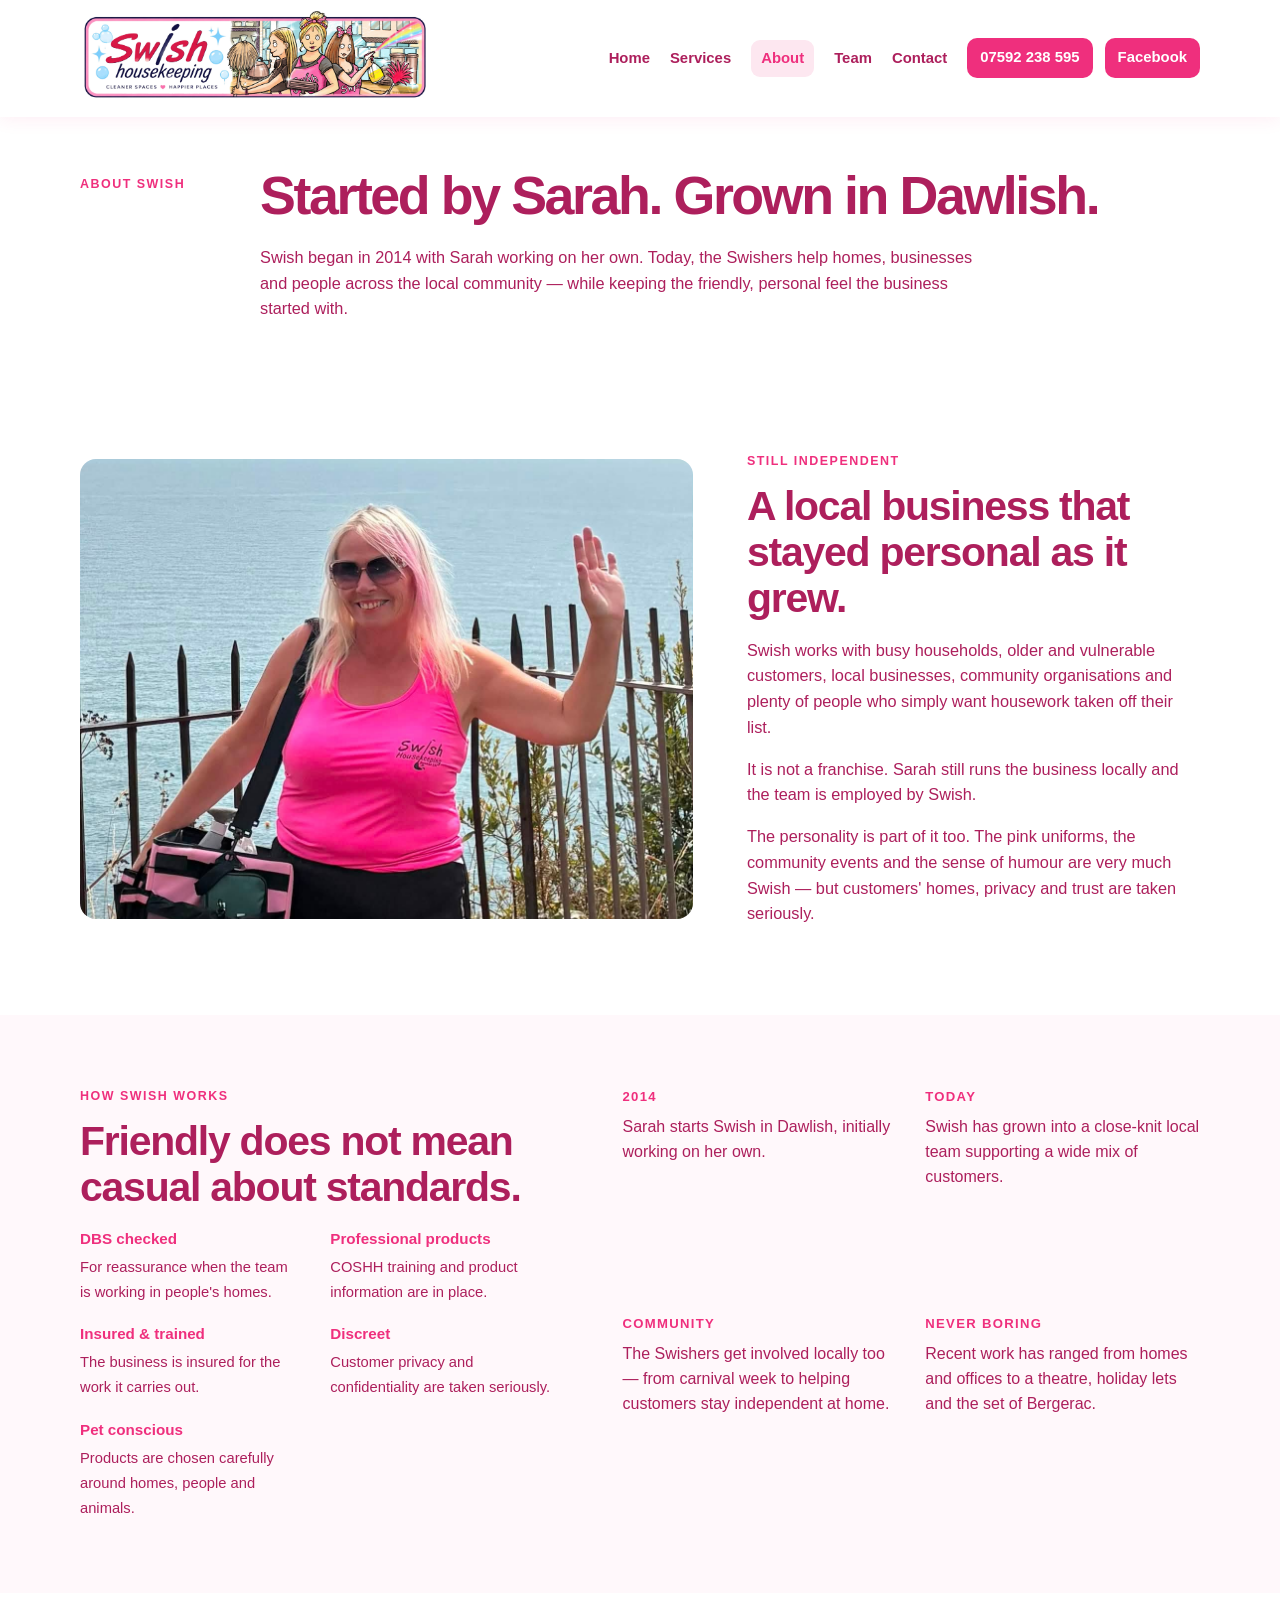
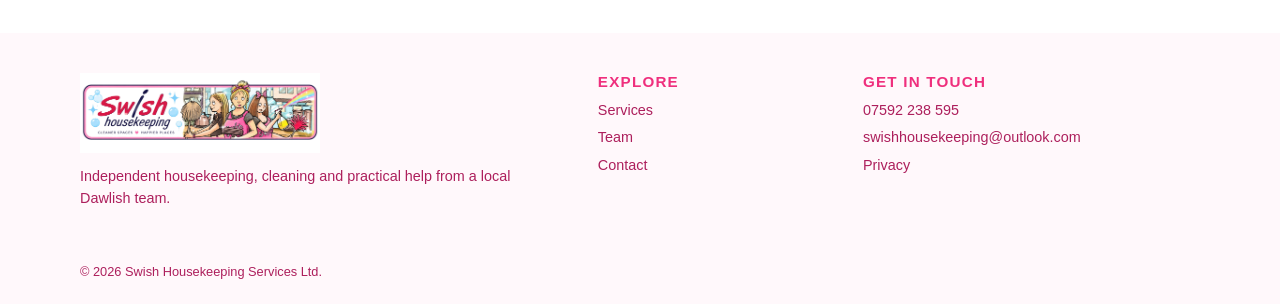
==== commit 2b94f1f8: "Add files via upload" ====
--- a/about.html
+++ b/about.html
@@ -1,4 +1,4 @@
-<!doctype html><html lang="en-GB"><head><meta charset="utf-8"><meta name="viewport" content="width=device-width,initial-scale=1"><title>About | Swish Housekeeping</title><meta name="description" content="The story behind Swish Housekeeping, an independent Dawlish business founded by Sarah in 2014."><link rel="stylesheet" href="assets/css/styles.css?v=24"></head><body><a class="skip-link" href="#main">Skip to main content</a><header class="site-header"><div class="container nav-wrap"><a class="brand-mark" href="index.html"><img src="assets/images/swish-header-logo.jpg" alt="Swish Housekeeping"></a><button class="nav-toggle" type="button" aria-controls="main-menu" aria-expanded="false">Menu</button><nav class="nav-links" id="main-menu"><a href="index.html">Home</a><a href="services.html">Services</a><a aria-current="page" href="about.html">About</a><a href="team.html">Team</a><a href="contact.html">Contact</a><a class="call" href="tel:07592238595">07592 238 595</a><a class="facebook-nav" href="https://www.facebook.com/profile.php?id=100063572981256" target="_blank" rel="noopener" aria-label="Swish Housekeeping on Facebook" title="Facebook">Facebook</a></nav></div></header><main id="main">
+<!doctype html><html lang="en-GB"><head><meta charset="utf-8"><meta name="viewport" content="width=device-width,initial-scale=1"><title>About | Swish Housekeeping</title><meta name="description" content="The story behind Swish Housekeeping, an independent Dawlish business founded by Sarah in 2014."><link rel="stylesheet" href="assets/css/styles.css?v=25"></head><body><a class="skip-link" href="#main">Skip to main content</a><header class="site-header"><div class="container nav-wrap"><a class="brand-mark" href="index.html"><img src="assets/images/swish-header-logo.jpg" alt="Swish Housekeeping"></a><button class="nav-toggle" type="button" aria-controls="main-menu" aria-expanded="false">Menu</button><nav class="nav-links" id="main-menu"><a href="index.html">Home</a><a href="services.html">Services</a><a aria-current="page" href="about.html">About</a><a href="team.html">Team</a><a href="contact.html">Contact</a><a class="call" href="tel:07592238595">07592 238 595</a><a class="facebook-nav" href="https://www.facebook.com/profile.php?id=100063572981256" target="_blank" rel="noopener" aria-label="Swish Housekeeping on Facebook" title="Facebook">Facebook</a></nav></div></header><main id="main">
 <section class="page-intro"><div class="container"><span class="eyebrow editable">About Swish</span><div><h1 class="editable">Started by Sarah. Grown in Dawlish.</h1><p class="editable">Swish began in 2014 with Sarah working on her own. Today, the Swishers help homes, businesses and people across the local community — while keeping the friendly, personal feel the business started with.</p></div></div></section>
 <section class="section"><div class="container about-story"><div><img src="assets/images/team-seafront.png" alt="Sarah from Swish Housekeeping by the seafront"></div><div class="about-copy"><span class="eyebrow editable">Still independent</span><h2 class="editable">A local business that stayed personal as it grew.</h2><p class="editable">Swish works with busy households, older and vulnerable customers, local businesses, community organisations and plenty of people who simply want housework taken off their list.</p><p class="editable">It is not a franchise. Sarah still runs the business locally and the team is employed by Swish.</p><p class="editable">The personality is part of it too. The pink uniforms, the community events and the sense of humour are very much Swish — but customers' homes, privacy and trust are taken seriously.</p></div></div></section>
 <section class="section soft"><div class="container standards-wrap"><div><span class="eyebrow editable">How Swish works</span><h2 class="editable">Friendly does not mean casual about standards.</h2><div class="standards-list"><div class="standard"><strong class="editable">DBS checked</strong><span class="editable">For reassurance when the team is working in people's homes.</span></div><div class="standard"><strong class="editable">Professional products</strong><span class="editable">COSHH training and product information are in place.</span></div><div class="standard"><strong class="editable">Insured & trained</strong><span class="editable">The business is insured for the work it carries out.</span></div><div class="standard"><strong class="editable">Discreet</strong><span class="editable">Customer privacy and confidentiality are taken seriously.</span></div><div class="standard"><strong class="editable">Pet conscious</strong><span class="editable">Products are chosen carefully around homes, people and animals.</span></div></div></div><div class="story-notes"><div class="story-note"><strong>2014</strong><p class="editable">Sarah starts Swish in Dawlish, initially working on her own.</p></div><div class="story-note"><strong>Today</strong><p class="editable">Swish has grown into a close-knit local team supporting a wide mix of customers.</p></div><div class="story-note"><strong>Community</strong><p class="editable">The Swishers get involved locally too — from carnival week to helping customers stay independent at home.</p></div><div class="story-note"><strong>Never boring</strong><p class="editable">Recent work has ranged from homes and offices to a theatre, holiday lets and the set of Bergerac.</p></div></div></div></section>
--- a/assets/css/styles.css
+++ b/assets/css/styles.css
@@ -461,3 +461,22 @@
 
 /* Team photo placeholder for new starters awaiting a photo */
 .team-photo-placeholder{width:100%;aspect-ratio:4/5;border-radius:12px;background:var(--pink-wash);display:flex;align-items:center;justify-content:center;text-align:center;padding:20px;color:var(--pink);font-weight:700;font-size:.9rem}
+
+/* v25 — clean white header and homepage hero */
+.site-header,
+.nav-wrap,
+.brand-mark,
+.brand-mark img { background:#fff !important; }
+
+.hero { background:#fff !important; }
+
+.hero-photo-wrap { background:transparent !important; }
+
+.hero-photo-wrap::after,
+.hero-photo-wrap::before { display:none !important; }
+
+.hero-photo { box-shadow:none !important; }
+
+@media(max-width:900px){
+  .hero{background:#fff !important;}
+}
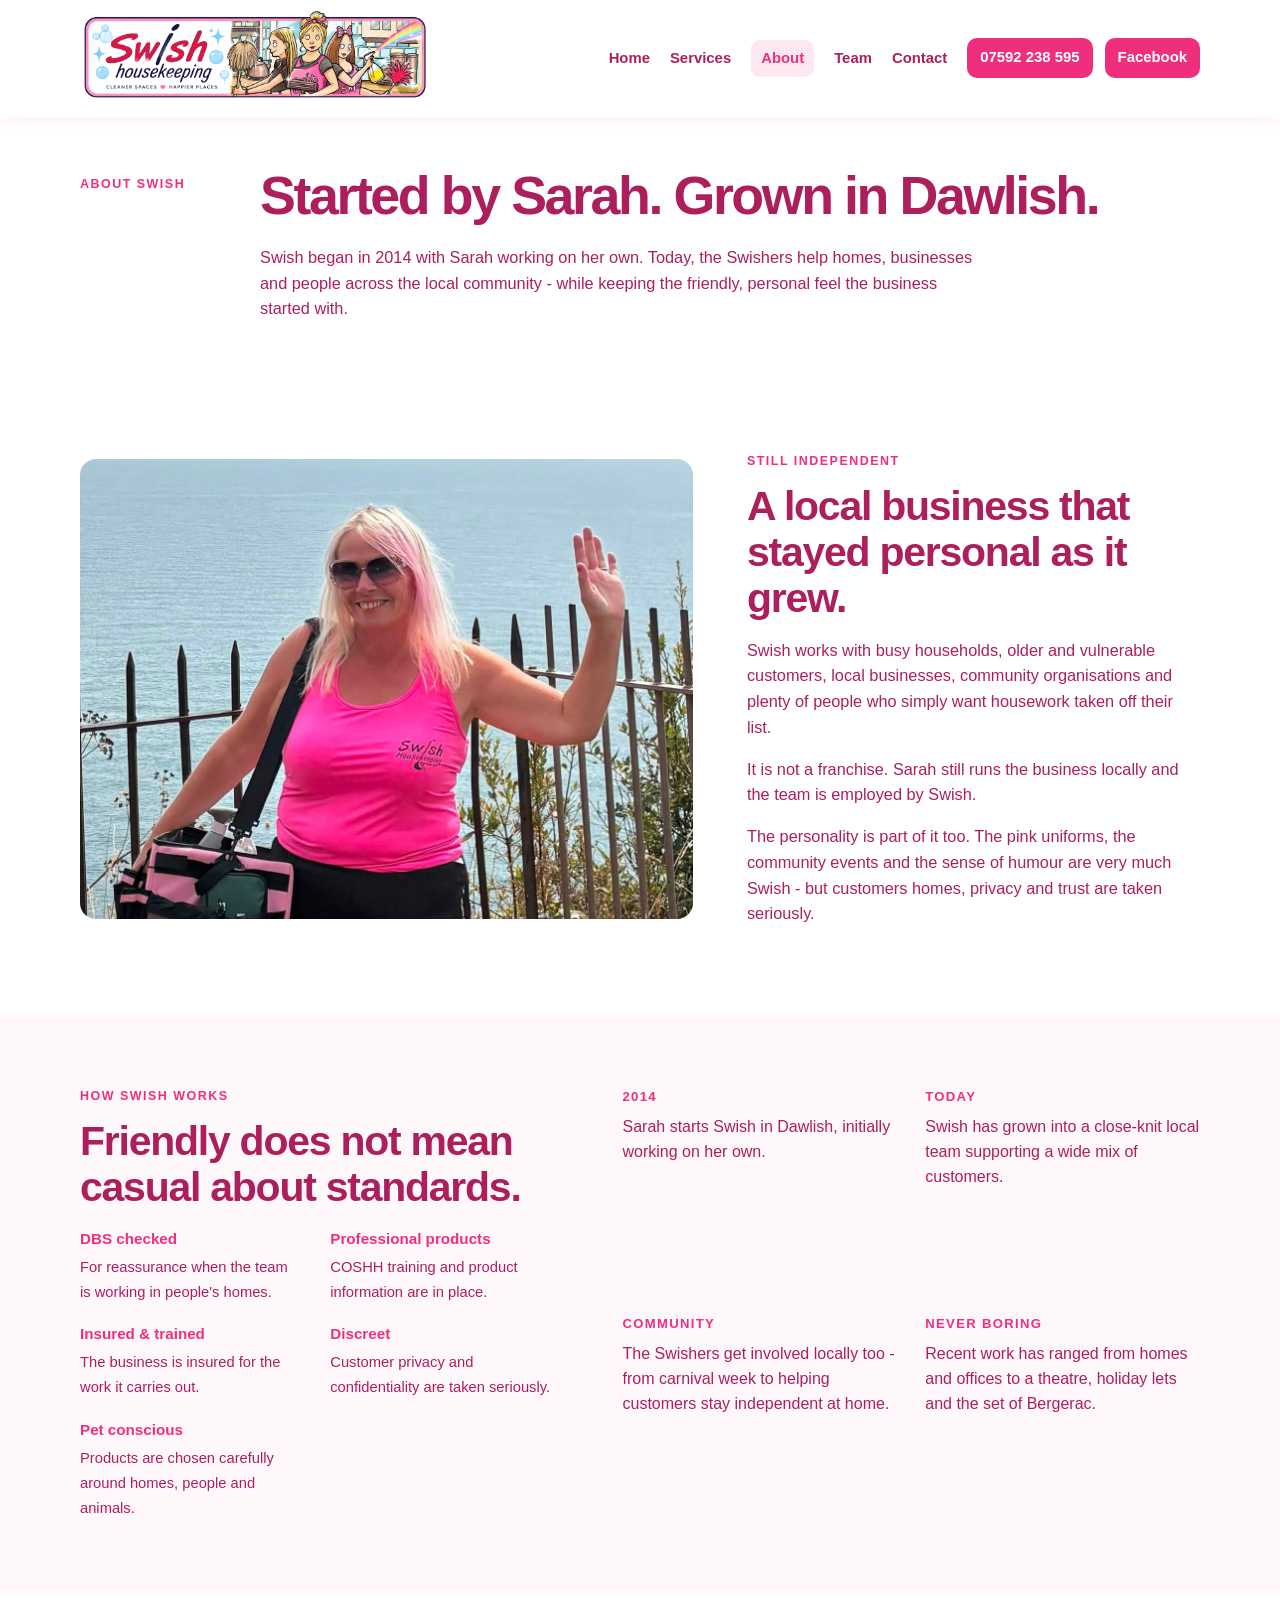
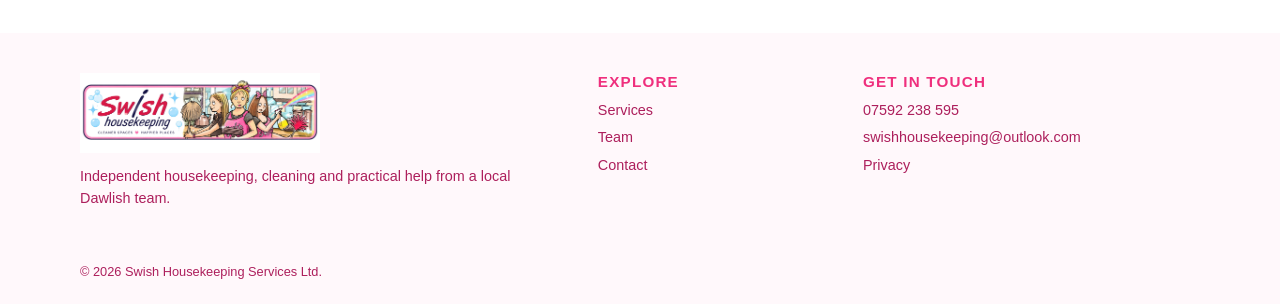
==== commit 71383f7f: "Updated 3 files via CloudCannon." ====
--- a/about.html
+++ b/about.html
@@ -1,5 +1,5 @@
 <!doctype html><html lang="en-GB"><head><meta charset="utf-8"><meta name="viewport" content="width=device-width,initial-scale=1"><title>About | Swish Housekeeping</title><meta name="description" content="The story behind Swish Housekeeping, an independent Dawlish business founded by Sarah in 2014."><link rel="stylesheet" href="assets/css/styles.css?v=25"></head><body><a class="skip-link" href="#main">Skip to main content</a><header class="site-header"><div class="container nav-wrap"><a class="brand-mark" href="index.html"><img src="assets/images/swish-header-logo.jpg" alt="Swish Housekeeping"></a><button class="nav-toggle" type="button" aria-controls="main-menu" aria-expanded="false">Menu</button><nav class="nav-links" id="main-menu"><a href="index.html">Home</a><a href="services.html">Services</a><a aria-current="page" href="about.html">About</a><a href="team.html">Team</a><a href="contact.html">Contact</a><a class="call" href="tel:07592238595">07592 238 595</a><a class="facebook-nav" href="https://www.facebook.com/profile.php?id=100063572981256" target="_blank" rel="noopener" aria-label="Swish Housekeeping on Facebook" title="Facebook">Facebook</a></nav></div></header><main id="main">
-<section class="page-intro"><div class="container"><span class="eyebrow editable">About Swish</span><div><h1 class="editable">Started by Sarah. Grown in Dawlish.</h1><p class="editable">Swish began in 2014 with Sarah working on her own. Today, the Swishers help homes, businesses and people across the local community — while keeping the friendly, personal feel the business started with.</p></div></div></section>
-<section class="section"><div class="container about-story"><div><img src="assets/images/team-seafront.png" alt="Sarah from Swish Housekeeping by the seafront"></div><div class="about-copy"><span class="eyebrow editable">Still independent</span><h2 class="editable">A local business that stayed personal as it grew.</h2><p class="editable">Swish works with busy households, older and vulnerable customers, local businesses, community organisations and plenty of people who simply want housework taken off their list.</p><p class="editable">It is not a franchise. Sarah still runs the business locally and the team is employed by Swish.</p><p class="editable">The personality is part of it too. The pink uniforms, the community events and the sense of humour are very much Swish — but customers' homes, privacy and trust are taken seriously.</p></div></div></section>
-<section class="section soft"><div class="container standards-wrap"><div><span class="eyebrow editable">How Swish works</span><h2 class="editable">Friendly does not mean casual about standards.</h2><div class="standards-list"><div class="standard"><strong class="editable">DBS checked</strong><span class="editable">For reassurance when the team is working in people's homes.</span></div><div class="standard"><strong class="editable">Professional products</strong><span class="editable">COSHH training and product information are in place.</span></div><div class="standard"><strong class="editable">Insured & trained</strong><span class="editable">The business is insured for the work it carries out.</span></div><div class="standard"><strong class="editable">Discreet</strong><span class="editable">Customer privacy and confidentiality are taken seriously.</span></div><div class="standard"><strong class="editable">Pet conscious</strong><span class="editable">Products are chosen carefully around homes, people and animals.</span></div></div></div><div class="story-notes"><div class="story-note"><strong>2014</strong><p class="editable">Sarah starts Swish in Dawlish, initially working on her own.</p></div><div class="story-note"><strong>Today</strong><p class="editable">Swish has grown into a close-knit local team supporting a wide mix of customers.</p></div><div class="story-note"><strong>Community</strong><p class="editable">The Swishers get involved locally too — from carnival week to helping customers stay independent at home.</p></div><div class="story-note"><strong>Never boring</strong><p class="editable">Recent work has ranged from homes and offices to a theatre, holiday lets and the set of Bergerac.</p></div></div></div></section>
+<section class="page-intro"><div class="container"><span class="eyebrow editable">About Swish</span><div><h1 class="editable">Started by Sarah. Grown in Dawlish.</h1><p class="editable">Swish began in 2014 with Sarah working on her own. Today, the Swishers help homes, businesses and people across the local community - while keeping the friendly, personal feel the business started with.</p></div></div></section>
+<section class="section"><div class="container about-story"><div><img src="assets/images/team-seafront.png" alt="Sarah from Swish Housekeeping by the seafront"></div><div class="about-copy"><span class="eyebrow editable">Still independent</span><h2 class="editable">A local business that stayed personal as it grew.</h2><p class="editable">Swish works with busy households, older and vulnerable customers, local businesses, community organisations and plenty of people who simply want housework taken off their list.</p><p class="editable">It is not a franchise. Sarah still runs the business locally and the team is employed by Swish.</p><p class="editable">The personality is part of it too. The pink uniforms, the community events and the sense of humour are very much Swish - but customers homes, privacy and trust are taken seriously.</p></div></div></section>
+<section class="section soft"><div class="container standards-wrap"><div><span class="eyebrow editable">How Swish works</span><h2 class="editable">Friendly does not mean casual about standards.</h2><div class="standards-list"><div class="standard"><strong class="editable">DBS checked</strong><span class="editable">For reassurance when the team is working in people's homes.</span></div><div class="standard"><strong class="editable">Professional products</strong><span class="editable">COSHH training and product information are in place.</span></div><div class="standard"><strong class="editable">Insured & trained</strong><span class="editable">The business is insured for the work it carries out.</span></div><div class="standard"><strong class="editable">Discreet</strong><span class="editable">Customer privacy and confidentiality are taken seriously.</span></div><div class="standard"><strong class="editable">Pet conscious</strong><span class="editable">Products are chosen carefully around homes, people and animals.</span></div></div></div><div class="story-notes"><div class="story-note"><strong>2014</strong><p class="editable">Sarah starts Swish in Dawlish, initially working on her own.</p></div><div class="story-note"><strong>Today</strong><p class="editable">Swish has grown into a close-knit local team supporting a wide mix of customers.</p></div><div class="story-note"><strong>Community</strong><p class="editable">The Swishers get involved locally too - from carnival week to helping customers stay independent at home.</p></div><div class="story-note"><strong>Never boring</strong><p class="editable">Recent work has ranged from homes and offices to a theatre, holiday lets and the set of Bergerac.</p></div></div></div></section>
 </main><footer class="footer"><div class="container"><div class="footer-grid"><div><img class="footer-logo" src="assets/images/swish-header-logo.jpg" alt="Swish Housekeeping"><p>Independent housekeeping, cleaning and practical help from a local Dawlish team.</p></div><div><h2>Explore</h2><a href="services.html">Services</a><a href="team.html">Team</a><a href="contact.html">Contact</a></div><div><h2>Get in touch</h2><a href="tel:07592238595">07592 238 595</a><a href="mailto:swishhousekeeping@outlook.com">swishhousekeeping@outlook.com</a><a href="privacy.html">Privacy</a></div></div><div class="subfooter">© <span class="year"></span> Swish Housekeeping Services Ltd.</div></div></footer><script src="assets/js/main.js"></script></body></html>
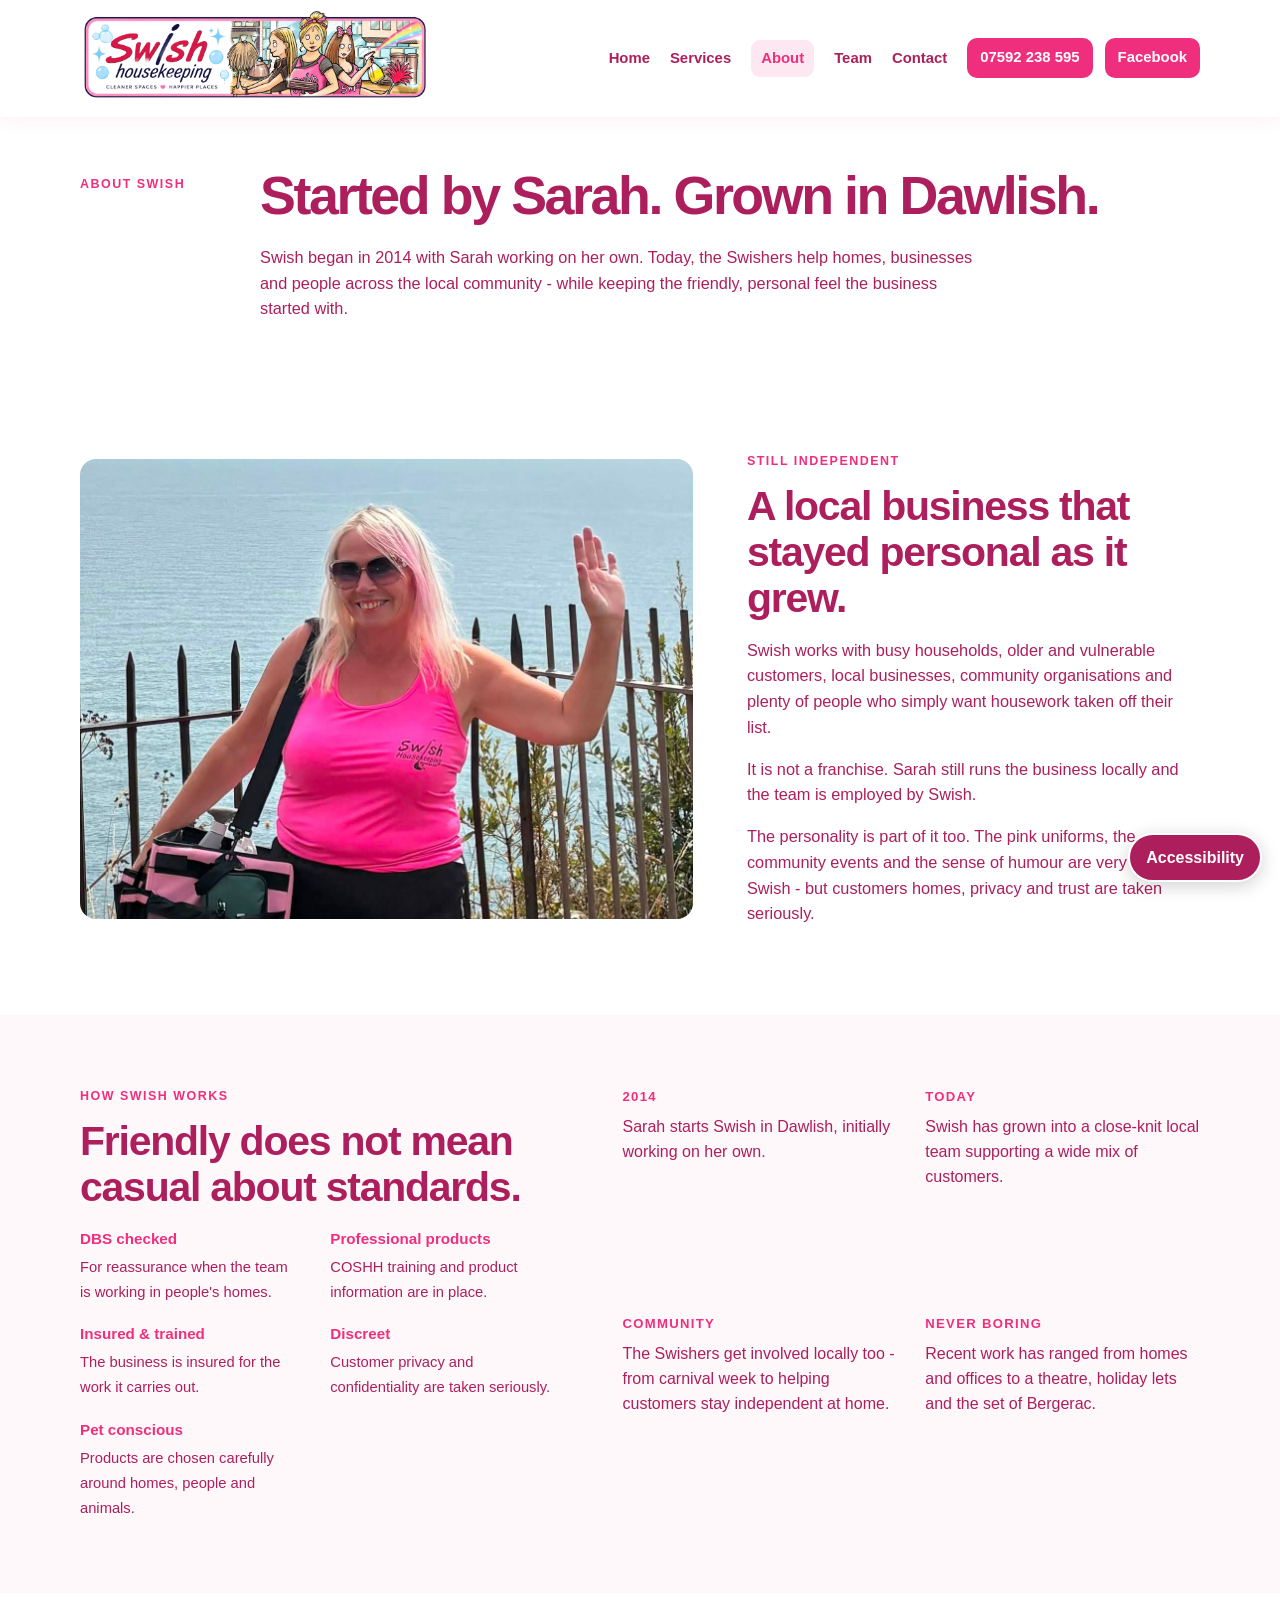
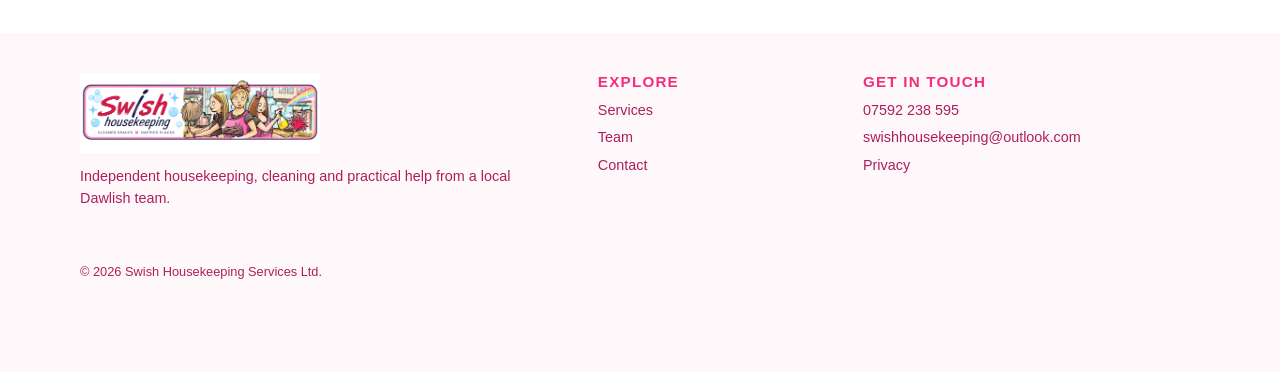
==== commit 91cbd7ec: "Polish mobile layouts and add visitor accessibility display controls" ====
--- a/about.html
+++ b/about.html
@@ -1,5 +1,5 @@
-<!doctype html><html lang="en-GB"><head><meta charset="utf-8"><meta name="viewport" content="width=device-width,initial-scale=1"><title>About | Swish Housekeeping</title><meta name="description" content="The story behind Swish Housekeeping, an independent Dawlish business founded by Sarah in 2014."><link rel="stylesheet" href="assets/css/styles.css?v=25"></head><body><a class="skip-link" href="#main">Skip to main content</a><header class="site-header"><div class="container nav-wrap"><a class="brand-mark" href="index.html"><img src="assets/images/swish-header-logo.jpg" alt="Swish Housekeeping"></a><button class="nav-toggle" type="button" aria-controls="main-menu" aria-expanded="false">Menu</button><nav class="nav-links" id="main-menu"><a href="index.html">Home</a><a href="services.html">Services</a><a aria-current="page" href="about.html">About</a><a href="team.html">Team</a><a href="contact.html">Contact</a><a class="call" href="tel:07592238595">07592 238 595</a><a class="facebook-nav" href="https://www.facebook.com/profile.php?id=100063572981256" target="_blank" rel="noopener" aria-label="Swish Housekeeping on Facebook" title="Facebook">Facebook</a></nav></div></header><main id="main">
+<!doctype html><html lang="en-GB"><head><meta charset="utf-8"><meta name="viewport" content="width=device-width,initial-scale=1"><title>About | Swish Housekeeping</title><meta name="description" content="The story behind Swish Housekeeping, an independent Dawlish business founded by Sarah in 2014."><link rel="stylesheet" href="assets/css/styles.css?v=25"><link rel="stylesheet" href="assets/css/mobile-accessibility.css?v=1"></head><body><a class="skip-link" href="#main">Skip to main content</a><header class="site-header"><div class="container nav-wrap"><a class="brand-mark" href="index.html"><img src="assets/images/swish-header-logo.jpg" alt="Swish Housekeeping"></a><button class="nav-toggle" type="button" aria-controls="main-menu" aria-expanded="false">Menu</button><nav class="nav-links" id="main-menu"><a href="index.html">Home</a><a href="services.html">Services</a><a aria-current="page" href="about.html">About</a><a href="team.html">Team</a><a href="contact.html">Contact</a><a class="call" href="tel:07592238595">07592 238 595</a><a class="facebook-nav" href="https://www.facebook.com/profile.php?id=100063572981256" target="_blank" rel="noopener" aria-label="Swish Housekeeping on Facebook" title="Facebook">Facebook</a></nav></div></header><main id="main">
 <section class="page-intro"><div class="container"><span class="eyebrow editable">About Swish</span><div><h1 class="editable">Started by Sarah. Grown in Dawlish.</h1><p class="editable">Swish began in 2014 with Sarah working on her own. Today, the Swishers help homes, businesses and people across the local community - while keeping the friendly, personal feel the business started with.</p></div></div></section>
 <section class="section"><div class="container about-story"><div><img src="assets/images/team-seafront.png" alt="Sarah from Swish Housekeeping by the seafront"></div><div class="about-copy"><span class="eyebrow editable">Still independent</span><h2 class="editable">A local business that stayed personal as it grew.</h2><p class="editable">Swish works with busy households, older and vulnerable customers, local businesses, community organisations and plenty of people who simply want housework taken off their list.</p><p class="editable">It is not a franchise. Sarah still runs the business locally and the team is employed by Swish.</p><p class="editable">The personality is part of it too. The pink uniforms, the community events and the sense of humour are very much Swish - but customers homes, privacy and trust are taken seriously.</p></div></div></section>
 <section class="section soft"><div class="container standards-wrap"><div><span class="eyebrow editable">How Swish works</span><h2 class="editable">Friendly does not mean casual about standards.</h2><div class="standards-list"><div class="standard"><strong class="editable">DBS checked</strong><span class="editable">For reassurance when the team is working in people's homes.</span></div><div class="standard"><strong class="editable">Professional products</strong><span class="editable">COSHH training and product information are in place.</span></div><div class="standard"><strong class="editable">Insured & trained</strong><span class="editable">The business is insured for the work it carries out.</span></div><div class="standard"><strong class="editable">Discreet</strong><span class="editable">Customer privacy and confidentiality are taken seriously.</span></div><div class="standard"><strong class="editable">Pet conscious</strong><span class="editable">Products are chosen carefully around homes, people and animals.</span></div></div></div><div class="story-notes"><div class="story-note"><strong>2014</strong><p class="editable">Sarah starts Swish in Dawlish, initially working on her own.</p></div><div class="story-note"><strong>Today</strong><p class="editable">Swish has grown into a close-knit local team supporting a wide mix of customers.</p></div><div class="story-note"><strong>Community</strong><p class="editable">The Swishers get involved locally too - from carnival week to helping customers stay independent at home.</p></div><div class="story-note"><strong>Never boring</strong><p class="editable">Recent work has ranged from homes and offices to a theatre, holiday lets and the set of Bergerac.</p></div></div></div></section>
-</main><footer class="footer"><div class="container"><div class="footer-grid"><div><img class="footer-logo" src="assets/images/swish-header-logo.jpg" alt="Swish Housekeeping"><p>Independent housekeeping, cleaning and practical help from a local Dawlish team.</p></div><div><h2>Explore</h2><a href="services.html">Services</a><a href="team.html">Team</a><a href="contact.html">Contact</a></div><div><h2>Get in touch</h2><a href="tel:07592238595">07592 238 595</a><a href="mailto:swishhousekeeping@outlook.com">swishhousekeeping@outlook.com</a><a href="privacy.html">Privacy</a></div></div><div class="subfooter">© <span class="year"></span> Swish Housekeeping Services Ltd.</div></div></footer><script src="assets/js/main.js"></script></body></html>
+</main><footer class="footer"><div class="container"><div class="footer-grid"><div><img class="footer-logo" src="assets/images/swish-header-logo.jpg" alt="Swish Housekeeping"><p>Independent housekeeping, cleaning and practical help from a local Dawlish team.</p></div><div><h2>Explore</h2><a href="services.html">Services</a><a href="team.html">Team</a><a href="contact.html">Contact</a></div><div><h2>Get in touch</h2><a href="tel:07592238595">07592 238 595</a><a href="mailto:swishhousekeeping@outlook.com">swishhousekeeping@outlook.com</a><a href="privacy.html">Privacy</a></div></div><div class="subfooter">© <span class="year"></span> Swish Housekeeping Services Ltd.</div></div></footer><script src="assets/js/main.js"></script><script src="assets/js/accessibility.js?v=1"></script></body></html>
--- a/assets/css/mobile-accessibility.css
+++ b/assets/css/mobile-accessibility.css
@@ -0,0 +1,99 @@
+/* Small responsive fixes; the existing desktop design stays in styles.css. */
+body { overflow-wrap: anywhere; }
+.container > *, .form, .form label, .form-wrap, .video-frame { min-width: 0; }
+.form input, .form select, .form textarea { min-width: 0; max-width: 100%; font-size: 1rem; }
+.contact-details a, .footer a, .home-contact-links a { overflow-wrap: anywhere; }
+.site-header { position: relative; }
+:focus-visible { outline: 3px solid var(--pink-deep); outline-offset: 4px; }
+a, button, input, select, textarea { scroll-margin-block: 100px; }
+
+@media (max-width: 1100px) {
+  .nav-wrap { min-height: 82px; gap: 16px; }
+  .brand-mark { width: 270px; max-width: 58vw; }
+  .nav-toggle { display: block; min-height: 44px; flex-shrink: 0; }
+  .nav-links {
+    display: none; position: absolute; top: 100%; left: 12px; right: 12px;
+    margin: 0; background: #fff; border: 2px solid var(--pink); padding: 12px;
+    flex-direction: column; align-items: stretch; gap: 4px; z-index: 30;
+    max-height: calc(100vh - 100px); max-height: calc(100dvh - 100px); overflow-y: auto;
+  }
+  .nav-links.open { display: flex; }
+  .nav-links a, .nav-links a[aria-current="page"] { padding: 10px; min-height: 44px; text-align: center; }
+  .nav-links .call, .nav-links .facebook-nav { width: 100%; min-height: 44px; margin: 0; }
+}
+@media (max-width: 900px) {
+  .home-services, .recent-wrap, .video-feature, .home-contact-inner { grid-template-columns: minmax(0, 1fr); gap: 32px; }
+  .video-frame { width: 100%; max-width: 420px; margin: 0; }
+  .home-contact-links { text-align: left; }
+}
+@media (max-width: 620px) {
+  .brand-mark { width: 220px; }
+  .form input, .form select, .form textarea { font-size: max(16px, 1rem); }
+  .form-wrap { padding: 20px; }
+  .button, .text-link, .nav-toggle { min-height: 44px; }
+}
+
+/* Visitor-controlled display options, matching the ETS controls. */
+.accessibility-tools { position: fixed; right: 18px; bottom: 18px; z-index: 1000; font-size: 1rem; }
+.accessibility-toggle {
+  min-height: 46px; padding: 10px 16px; border: 2px solid #fff; border-radius: 999px;
+  background: var(--pink-deep); color: #fff; box-shadow: 0 4px 18px rgba(0,0,0,.18);
+  font: inherit; font-weight: 800; cursor: pointer;
+}
+.accessibility-panel {
+  position: absolute; right: 0; bottom: calc(100% + 10px);
+  width: min(280px, calc(100vw - 36px)); max-height: calc(100vh - 110px);
+  max-height: calc(100dvh - 110px); overflow-y: auto;
+  padding: 16px; border: 2px solid var(--pink-deep); border-radius: 14px;
+  background: #fff; color: var(--pink-deep); box-shadow: 0 4px 24px rgba(0,0,0,.16);
+}
+.accessibility-panel[hidden] { display: none; }
+.accessibility-panel p { margin: 0 0 10px; }
+.accessibility-panel button {
+  display: block; width: 100%; min-height: 44px; margin-top: 8px; padding: 10px 12px;
+  border: 2px solid var(--pink-deep); border-radius: 9px; background: #fff; color: var(--pink-deep);
+  font: inherit; font-weight: 700; line-height: 1.4; text-align: left; cursor: pointer;
+}
+.accessibility-panel button[aria-pressed="true"] { background: var(--pink-deep); color: #fff; }
+.accessibility-tools :focus-visible { outline: 3px solid #0047a8; outline-offset: 3px; }
+.footer { padding-bottom: 90px; }
+
+html.large-text { font-size: 118%; }
+html.large-text body { font-size: 1rem; }
+html.comfortable-spacing body { letter-spacing: .03em; word-spacing: .12em; line-height: 1.8; }
+html.comfortable-spacing p, html.comfortable-spacing li { line-height: 1.9; }
+html.comfortable-spacing h1, html.comfortable-spacing h2, html.comfortable-spacing h3 { line-height: 1.35; letter-spacing: .01em; }
+html.underline-links a { text-decoration: underline !important; text-decoration-thickness: 2px; text-underline-offset: .2em; }
+
+/* High contrast is applied to text and controls, preserving photographs. */
+html.high-contrast {
+  --pink: #000; --pink-deep: #000; --pink-soft: #000; --pink-wash: #fff;
+}
+html.high-contrast body, html.high-contrast main, html.high-contrast section,
+html.high-contrast .personality-copy, html.high-contrast .companion-copy,
+html.high-contrast .form-wrap, html.high-contrast .team-join, html.high-contrast .footer,
+html.high-contrast .nav-links, html.high-contrast .accessibility-panel { background: #fff !important; color: #000 !important; box-shadow: none; }
+html.high-contrast h1, html.high-contrast h2, html.high-contrast h3,
+html.high-contrast p, html.high-contrast li, html.high-contrast label,
+html.high-contrast .eyebrow, html.high-contrast figcaption, html.high-contrast time { color: #000 !important; }
+html.high-contrast a { color: #0047a8; text-decoration: underline; }
+html.high-contrast .nav-links a[aria-current="page"] { background: #fff; color: #000; border: 2px solid #000; }
+html.high-contrast .button, html.high-contrast .text-link,
+html.high-contrast .nav-links .call, html.high-contrast .nav-links .facebook-nav,
+html.high-contrast .accessibility-toggle, html.high-contrast .accessibility-panel button[aria-pressed="true"] {
+  background: #000 !important; color: #fff !important; border-color: #000 !important;
+}
+html.high-contrast .nav-toggle, html.high-contrast .accessibility-panel button,
+html.high-contrast .form input, html.high-contrast .form select, html.high-contrast .form textarea {
+  background: #fff; color: #000; border: 2px solid #000;
+}
+html.high-contrast :focus-visible { outline-color: #0047a8; }
+@media (max-width: 620px) {
+  .accessibility-tools { right: 10px; bottom: 10px; }
+  .accessibility-panel { width: min(280px, calc(100vw - 20px)); }
+}
+@media (prefers-reduced-motion: reduce) {
+  html { scroll-behavior: auto; }
+  .nav-links a, .nav-links .facebook-nav { transition: none; }
+  .nav-links .facebook-nav:hover { transform: none; }
+}
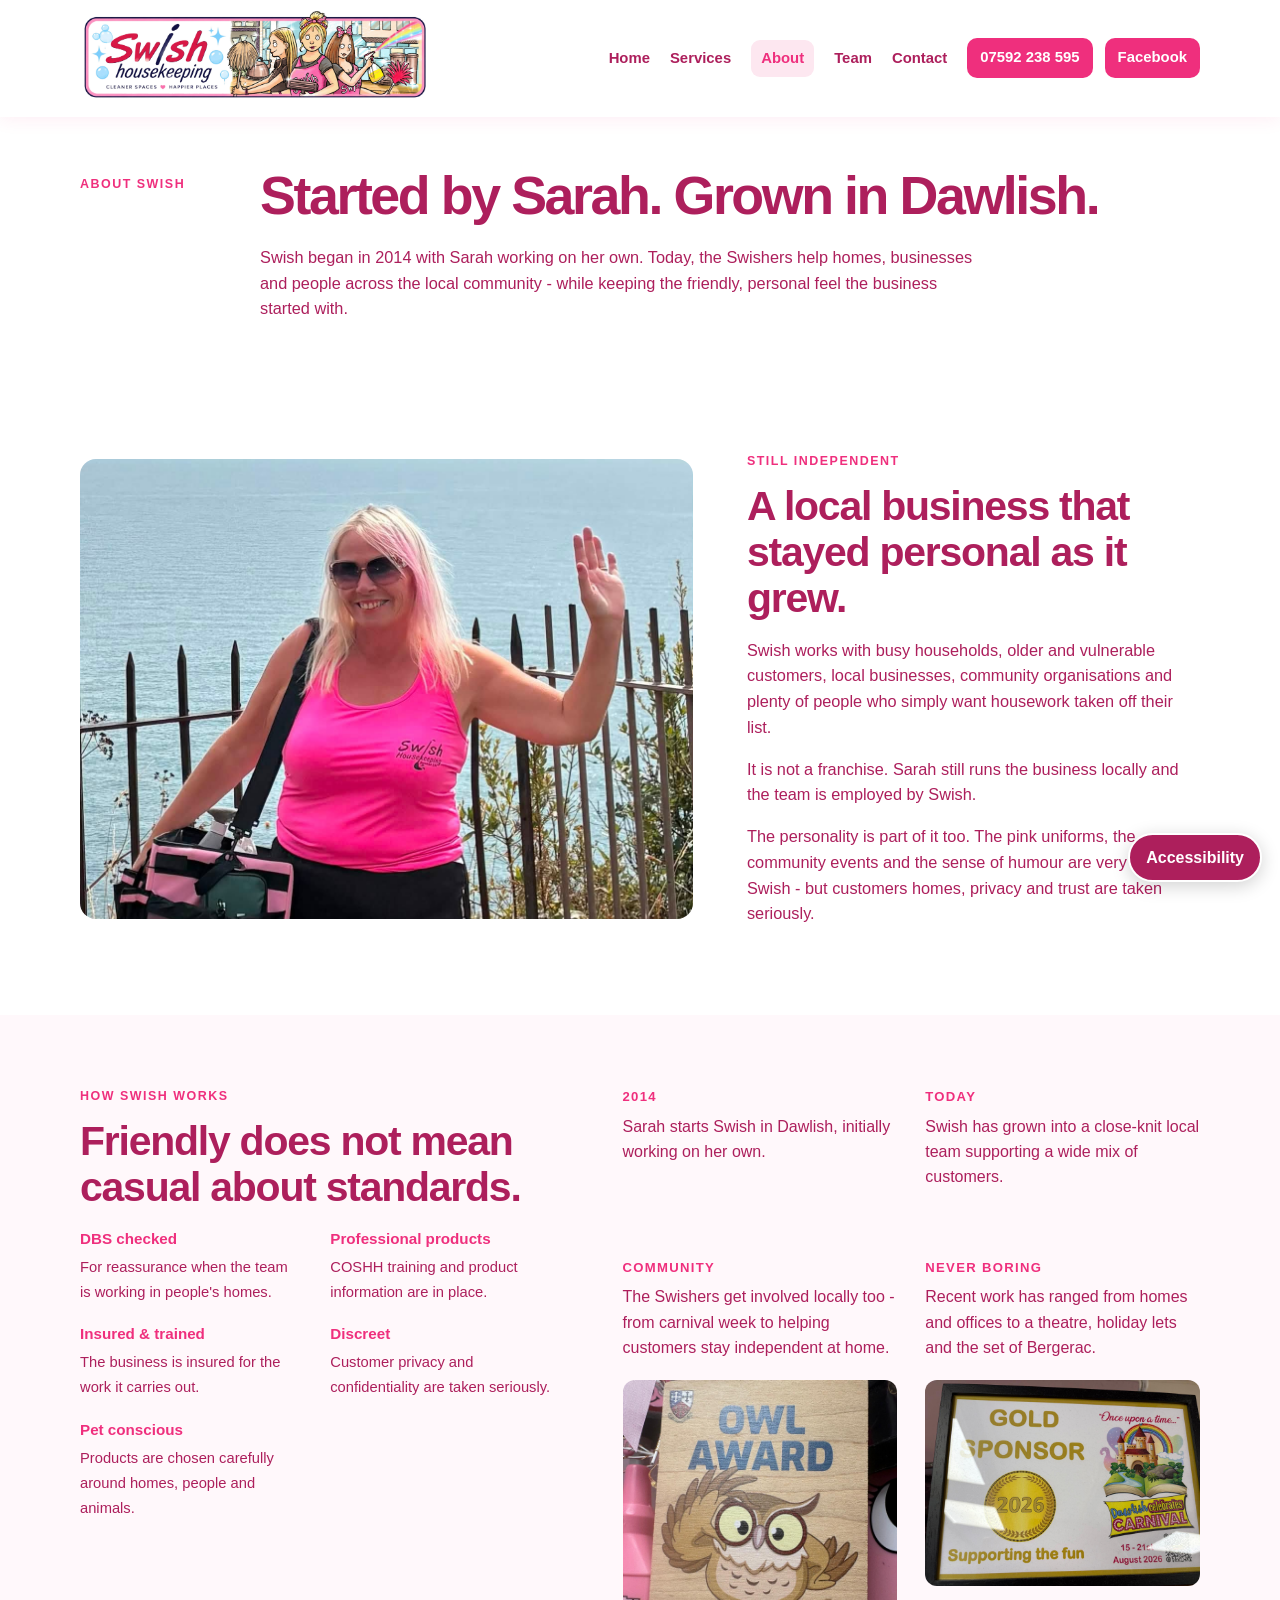
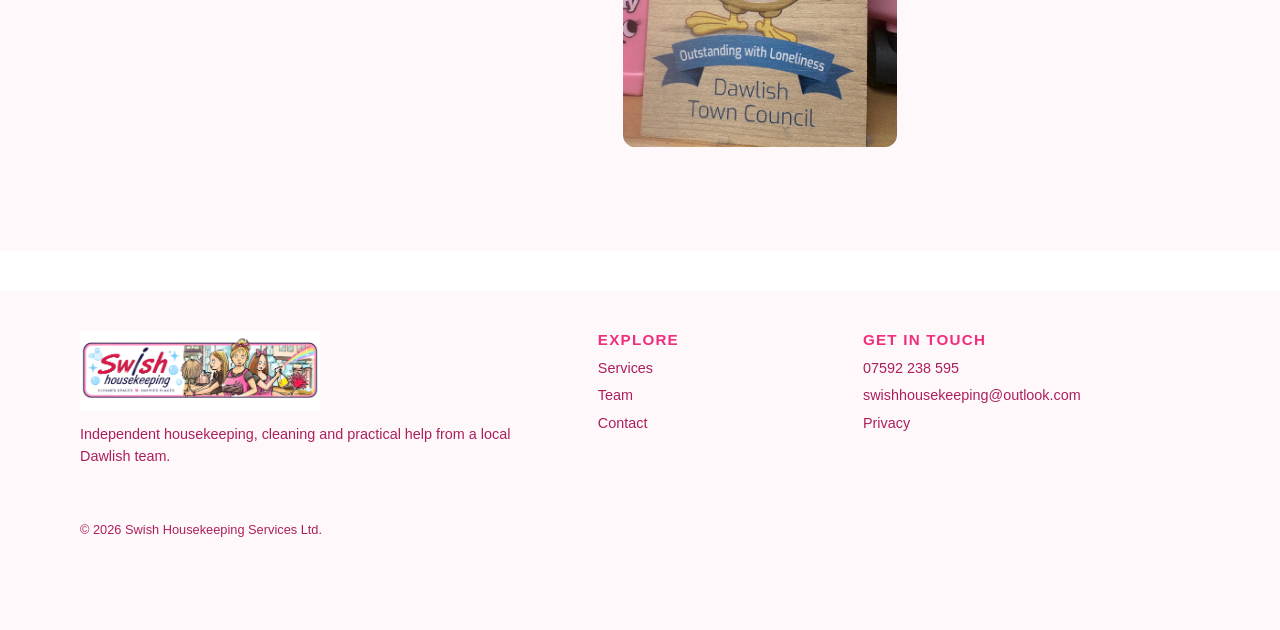
==== commit d1f52d7f: "Updated 3 files via CloudCannon." ====
--- a/about.html
+++ b/about.html
@@ -1,5 +1,459 @@
-<!doctype html><html lang="en-GB"><head><meta charset="utf-8"><meta name="viewport" content="width=device-width,initial-scale=1"><title>About | Swish Housekeeping</title><meta name="description" content="The story behind Swish Housekeeping, an independent Dawlish business founded by Sarah in 2014."><link rel="stylesheet" href="assets/css/styles.css?v=25"><link rel="stylesheet" href="assets/css/mobile-accessibility.css?v=1"></head><body><a class="skip-link" href="#main">Skip to main content</a><header class="site-header"><div class="container nav-wrap"><a class="brand-mark" href="index.html"><img src="assets/images/swish-header-logo.jpg" alt="Swish Housekeeping"></a><button class="nav-toggle" type="button" aria-controls="main-menu" aria-expanded="false">Menu</button><nav class="nav-links" id="main-menu"><a href="index.html">Home</a><a href="services.html">Services</a><a aria-current="page" href="about.html">About</a><a href="team.html">Team</a><a href="contact.html">Contact</a><a class="call" href="tel:07592238595">07592 238 595</a><a class="facebook-nav" href="https://www.facebook.com/profile.php?id=100063572981256" target="_blank" rel="noopener" aria-label="Swish Housekeeping on Facebook" title="Facebook">Facebook</a></nav></div></header><main id="main">
-<section class="page-intro"><div class="container"><span class="eyebrow editable">About Swish</span><div><h1 class="editable">Started by Sarah. Grown in Dawlish.</h1><p class="editable">Swish began in 2014 with Sarah working on her own. Today, the Swishers help homes, businesses and people across the local community - while keeping the friendly, personal feel the business started with.</p></div></div></section>
-<section class="section"><div class="container about-story"><div><img src="assets/images/team-seafront.png" alt="Sarah from Swish Housekeeping by the seafront"></div><div class="about-copy"><span class="eyebrow editable">Still independent</span><h2 class="editable">A local business that stayed personal as it grew.</h2><p class="editable">Swish works with busy households, older and vulnerable customers, local businesses, community organisations and plenty of people who simply want housework taken off their list.</p><p class="editable">It is not a franchise. Sarah still runs the business locally and the team is employed by Swish.</p><p class="editable">The personality is part of it too. The pink uniforms, the community events and the sense of humour are very much Swish - but customers homes, privacy and trust are taken seriously.</p></div></div></section>
-<section class="section soft"><div class="container standards-wrap"><div><span class="eyebrow editable">How Swish works</span><h2 class="editable">Friendly does not mean casual about standards.</h2><div class="standards-list"><div class="standard"><strong class="editable">DBS checked</strong><span class="editable">For reassurance when the team is working in people's homes.</span></div><div class="standard"><strong class="editable">Professional products</strong><span class="editable">COSHH training and product information are in place.</span></div><div class="standard"><strong class="editable">Insured & trained</strong><span class="editable">The business is insured for the work it carries out.</span></div><div class="standard"><strong class="editable">Discreet</strong><span class="editable">Customer privacy and confidentiality are taken seriously.</span></div><div class="standard"><strong class="editable">Pet conscious</strong><span class="editable">Products are chosen carefully around homes, people and animals.</span></div></div></div><div class="story-notes"><div class="story-note"><strong>2014</strong><p class="editable">Sarah starts Swish in Dawlish, initially working on her own.</p></div><div class="story-note"><strong>Today</strong><p class="editable">Swish has grown into a close-knit local team supporting a wide mix of customers.</p></div><div class="story-note"><strong>Community</strong><p class="editable">The Swishers get involved locally too - from carnival week to helping customers stay independent at home.</p></div><div class="story-note"><strong>Never boring</strong><p class="editable">Recent work has ranged from homes and offices to a theatre, holiday lets and the set of Bergerac.</p></div></div></div></section>
-</main><footer class="footer"><div class="container"><div class="footer-grid"><div><img class="footer-logo" src="assets/images/swish-header-logo.jpg" alt="Swish Housekeeping"><p>Independent housekeeping, cleaning and practical help from a local Dawlish team.</p></div><div><h2>Explore</h2><a href="services.html">Services</a><a href="team.html">Team</a><a href="contact.html">Contact</a></div><div><h2>Get in touch</h2><a href="tel:07592238595">07592 238 595</a><a href="mailto:swishhousekeeping@outlook.com">swishhousekeeping@outlook.com</a><a href="privacy.html">Privacy</a></div></div><div class="subfooter">© <span class="year"></span> Swish Housekeeping Services Ltd.</div></div></footer><script src="assets/js/main.js"></script><script src="assets/js/accessibility.js?v=1"></script></body></html>
+<!doctype html>
+<html lang="en-GB">
+
+<head>
+  <meta charset="utf-8">
+  <meta name="viewport" content="width=device-width,initial-scale=1">
+
+  <title>About | Swish Housekeeping</title>
+
+  <meta name="description"
+    content="The story behind Swish Housekeeping, an independent Dawlish business founded by Sarah in 2014.">
+
+  <link rel="stylesheet" href="assets/css/styles.css?v=25">
+  <link rel="stylesheet" href="assets/css/mobile-accessibility.css?v=1">
+
+  <link rel="icon" href="/favicon.ico?v=2" sizes="16x16 32x32 48x48">
+  <link rel="icon" href="/assets/images/favicon.svg?v=2" type="image/svg+xml">
+  <link rel="apple-touch-icon" href="/assets/images/apple-touch-icon.png?v=2">
+
+  <style>
+    /* Community & Never Boring story images */
+
+    .story-photo {
+      margin-top: 1.25rem;
+      width: 100%;
+      overflow: hidden;
+      border-radius: 12px;
+    }
+
+    .story-photo img {
+      display: block;
+      width: 100%;
+      height: auto;
+      max-width: 100%;
+      object-fit: cover;
+    }
+
+    .story-note {
+      margin-bottom: 2rem;
+    }
+
+    @media (min-width: 768px) {
+      .story-photo {
+        max-width: 100%;
+      }
+    }
+  </style>
+
+</head>
+
+<body>
+
+  <a class="skip-link" href="#main">Skip to main content</a>
+
+  <header class="site-header">
+    <div class="container nav-wrap">
+
+      <a class="brand-mark" href="index.html">
+        <img src="assets/images/swish-header-logo.jpg" alt="Swish Housekeeping">
+      </a>
+
+      <button class="nav-toggle"
+        type="button"
+        aria-controls="main-menu"
+        aria-expanded="false">
+        Menu
+      </button>
+
+      <nav class="nav-links" id="main-menu">
+
+        <a href="index.html">Home</a>
+
+        <a href="services.html">Services</a>
+
+        <a aria-current="page" href="about.html">About</a>
+
+        <a href="team.html">Team</a>
+
+        <a href="contact.html">Contact</a>
+
+        <a class="call" href="tel:07592238595">
+          07592 238 595
+        </a>
+
+        <a
+          class="facebook-nav"
+          href="https://www.facebook.com/profile.php?id=100063572981256"
+          target="_blank"
+          rel="noopener"
+          aria-label="Swish Housekeeping on Facebook"
+          title="Facebook">
+          Facebook
+        </a>
+
+      </nav>
+
+    </div>
+  </header>
+
+
+  <main id="main">
+
+    <!-- PAGE INTRO -->
+
+    <section class="page-intro">
+
+      <div class="container">
+
+        <span class="eyebrow editable">
+          About Swish
+        </span>
+
+        <div>
+
+          <h1 class="editable">
+            Started by Sarah. Grown in Dawlish.
+          </h1>
+
+          <p class="editable">
+            Swish began in 2014 with Sarah working on her own.
+            Today, the Swishers help homes, businesses and people
+            across the local community - while keeping the friendly,
+            personal feel the business started with.
+          </p>
+
+        </div>
+
+      </div>
+
+    </section>
+
+
+    <!-- ABOUT STORY -->
+
+    <section class="section">
+
+      <div class="container about-story">
+
+        <div>
+
+          <img
+            src="assets/images/team-seafront.png"
+            alt="Sarah from Swish Housekeeping by the seafront">
+
+        </div>
+
+        <div class="about-copy">
+
+          <span class="eyebrow editable">
+            Still independent
+          </span>
+
+          <h2 class="editable">
+            A local business that stayed personal as it grew.
+          </h2>
+
+          <p class="editable">
+            Swish works with busy households, older and vulnerable
+            customers, local businesses, community organisations
+            and plenty of people who simply want housework taken
+            off their list.
+          </p>
+
+          <p class="editable">
+            It is not a franchise. Sarah still runs the business
+            locally and the team is employed by Swish.
+          </p>
+
+          <p class="editable">
+            The personality is part of it too. The pink uniforms,
+            the community events and the sense of humour are very
+            much Swish - but customers homes, privacy and trust
+            are taken seriously.
+          </p>
+
+        </div>
+
+      </div>
+
+    </section>
+
+
+    <!-- HOW SWISH WORKS -->
+
+    <section class="section soft">
+
+      <div class="container standards-wrap">
+
+        <div>
+
+          <span class="eyebrow editable">
+            How Swish works
+          </span>
+
+          <h2 class="editable">
+            Friendly does not mean casual about standards.
+          </h2>
+
+
+          <div class="standards-list">
+
+            <div class="standard">
+
+              <strong class="editable">
+                DBS checked
+              </strong>
+
+              <span class="editable">
+                For reassurance when the team is working in
+                people's homes.
+              </span>
+
+            </div>
+
+
+            <div class="standard">
+
+              <strong class="editable">
+                Professional products
+              </strong>
+
+              <span class="editable">
+                COSHH training and product information are in place.
+              </span>
+
+            </div>
+
+
+            <div class="standard">
+
+              <strong class="editable">
+                Insured & trained
+              </strong>
+
+              <span class="editable">
+                The business is insured for the work it carries out.
+              </span>
+
+            </div>
+
+
+            <div class="standard">
+
+              <strong class="editable">
+                Discreet
+              </strong>
+
+              <span class="editable">
+                Customer privacy and confidentiality are taken seriously.
+              </span>
+
+            </div>
+
+
+            <div class="standard">
+
+              <strong class="editable">
+                Pet conscious
+              </strong>
+
+              <span class="editable">
+                Products are chosen carefully around homes,
+                people and animals.
+              </span>
+
+            </div>
+
+          </div>
+
+        </div>
+
+
+        <!-- STORY NOTES -->
+
+        <div class="story-notes">
+
+
+          <!-- 2014 -->
+
+          <div class="story-note">
+
+            <strong>
+              2014
+            </strong>
+
+            <p class="editable">
+              Sarah starts Swish in Dawlish, initially working
+              on her own.
+            </p>
+
+          </div>
+
+
+          <!-- TODAY -->
+
+          <div class="story-note">
+
+            <strong>
+              Today
+            </strong>
+
+            <p class="editable">
+              Swish has grown into a close-knit local team
+              supporting a wide mix of customers.
+            </p>
+
+          </div>
+
+
+          <!-- COMMUNITY -->
+
+          <div class="story-note">
+
+            <strong>
+              Community
+            </strong>
+
+            <p class="editable">
+              The Swishers get involved locally too - from
+              carnival week to helping customers stay
+              independent at home.
+            </p>
+
+
+            <!-- Carnival image -->
+
+            <div class="story-photo">
+
+              <img
+                src="assets/images/dawlish-carnival-gold-sponsor.jpg"
+                alt="Swish Housekeeping supporting Dawlish Carnival as a Gold Sponsor">
+
+            </div>
+
+          </div>
+
+
+          <!-- NEVER BORING -->
+
+          <div class="story-note">
+
+            <strong>
+              Never boring
+            </strong>
+
+            <p class="editable">
+              Recent work has ranged from homes and offices
+              to a theatre, holiday lets and the set of Bergerac.
+            </p>
+
+
+            <!-- Owl Award image -->
+
+            <div class="story-photo">
+
+              <img
+                src="assets/images/owl-award.jpg"
+                alt="Dawlish Town Council Owl Award presented to Swish Housekeeping">
+
+            </div>
+
+          </div>
+
+
+        </div>
+
+      </div>
+
+    </section>
+
+  </main>
+
+
+  <!-- FOOTER -->
+
+  <footer class="footer">
+
+    <div class="container">
+
+      <div class="footer-grid">
+
+
+        <div>
+
+          <img
+            class="footer-logo"
+            src="assets/images/swish-header-logo.jpg"
+            alt="Swish Housekeeping">
+
+          <p>
+            Independent housekeeping, cleaning and practical help
+            from a local Dawlish team.
+          </p>
+
+        </div>
+
+
+        <div>
+
+          <h2>
+            Explore
+          </h2>
+
+          <a href="services.html">
+            Services
+          </a>
+
+          <a href="team.html">
+            Team
+          </a>
+
+          <a href="contact.html">
+            Contact
+          </a>
+
+        </div>
+
+
+        <div>
+
+          <h2>
+            Get in touch
+          </h2>
+
+          <a href="tel:07592238595">
+            07592 238 595
+          </a>
+
+          <a href="mailto:swishhousekeeping@outlook.com">
+            swishhousekeeping@outlook.com
+          </a>
+
+          <a href="privacy.html">
+            Privacy
+          </a>
+
+        </div>
+
+      </div>
+
+
+      <div class="subfooter">
+
+        © <span class="year"></span>
+        Swish Housekeeping Services Ltd.
+
+      </div>
+
+    </div>
+
+  </footer>
+
+
+  <script src="assets/js/main.js"></script>
+  <script src="assets/js/accessibility.js?v=1"></script>
+
+</body>
+
+</html>
